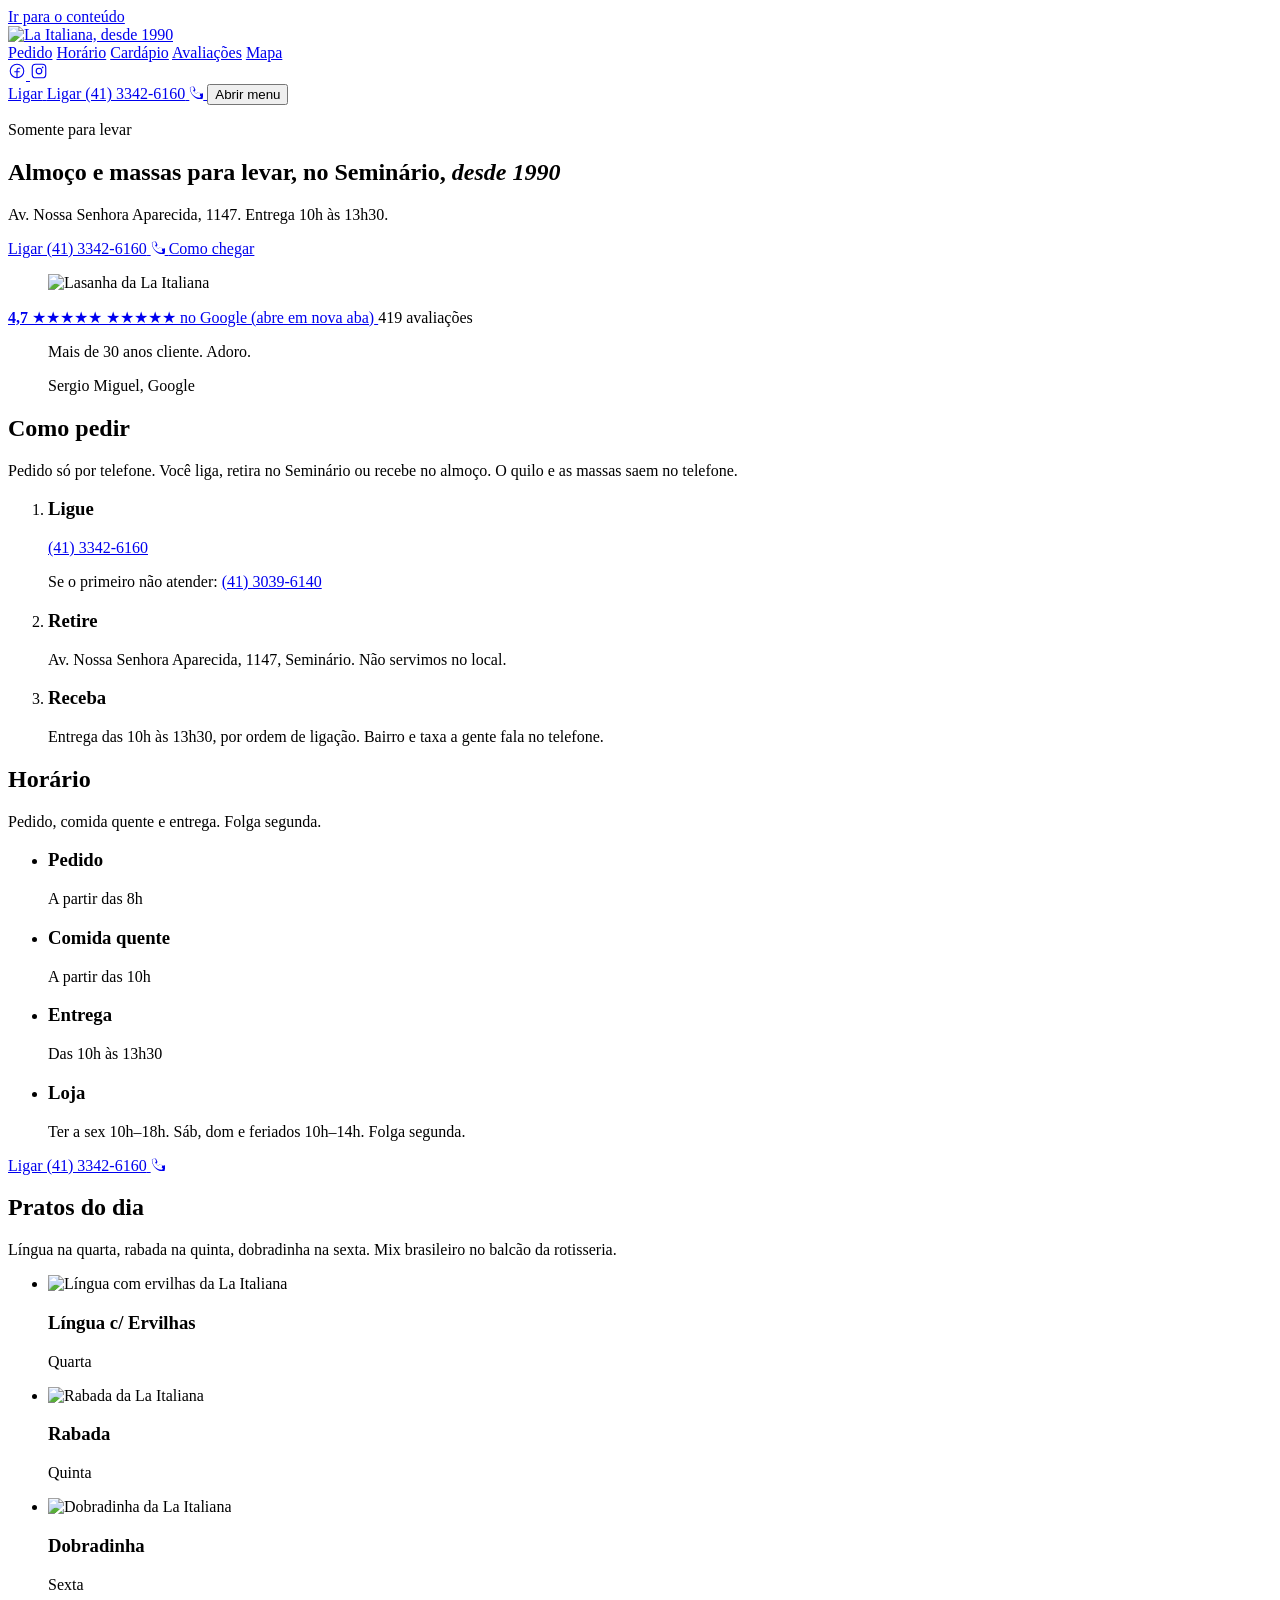
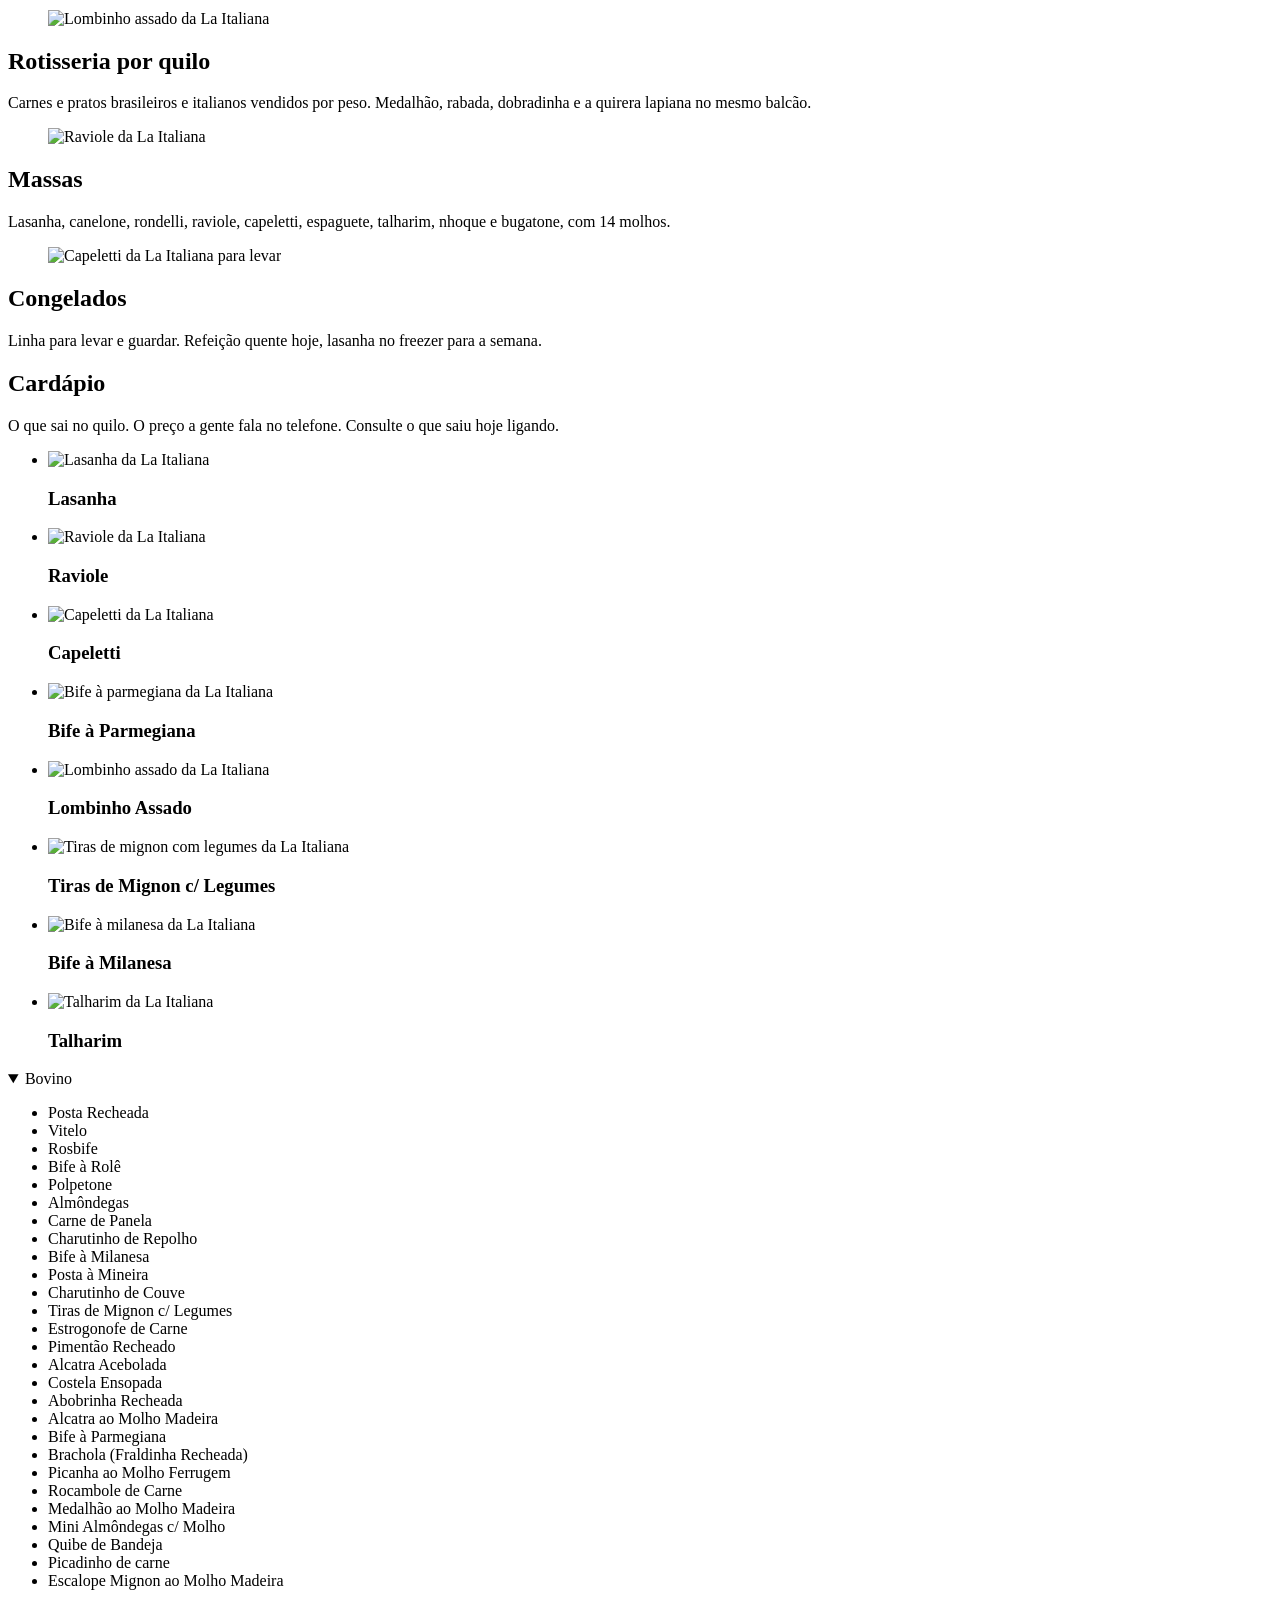
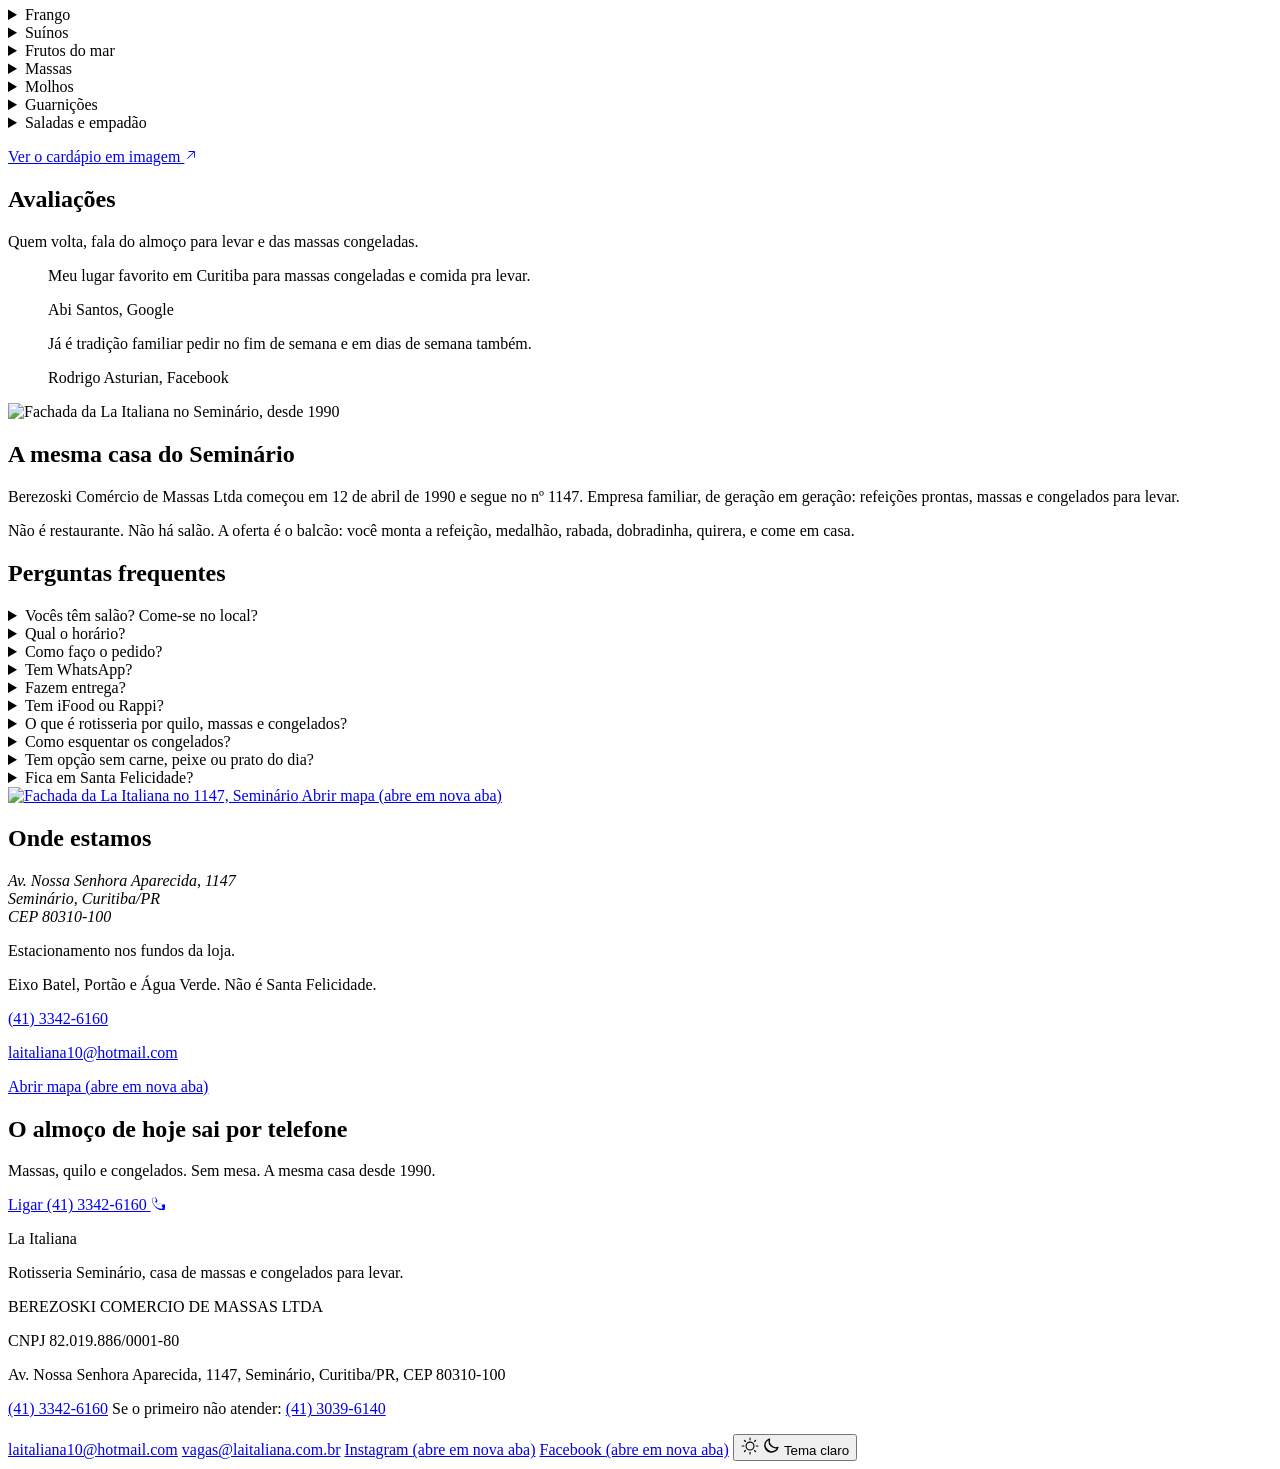
==== index.html @ ade9f15a "Add files via upload" ====
<!DOCTYPE html>
<html lang="pt-BR" data-theme="light">
  <head>
    <meta charset="utf-8" />
    <meta name="viewport" content="width=device-width, initial-scale=1" />
    <title>La Italiana Rotisseria | Massas e almoço para levar no Seminário, Curitiba</title>
    <meta
      name="description"
      content="Desde 1990 no Seminário: rotisseria por quilo, massas e congelados para levar. Entrega 10h às 13h30. Peça por telefone. Não servimos no local."
    />
    <!-- CLIENTE: canonical/OG em HTTPS. Se o certificado ainda der 500, o Google não indexa esta URL até o SSL subir. -->
    <link rel="canonical" href="https://www.laitaliana.com.br/" />
    <meta name="theme-color" content="#056839" />
    <meta name="color-scheme" content="light dark" />

    <meta property="og:type" content="website" />
    <meta property="og:locale" content="pt_BR" />
    <meta property="og:site_name" content="La Italiana Rotisseria" />
    <meta property="og:url" content="https://www.laitaliana.com.br/" />
    <meta property="og:title" content="La Italiana Rotisseria | Massas e almoço para levar no Seminário, Curitiba" />
    <meta
      property="og:description"
      content="Desde 1990 no Seminário: rotisseria por quilo, massas e congelados para levar. Entrega 10h às 13h30. Peça por telefone."
    />
    <meta property="og:image" content="https://www.laitaliana.com.br/assets/images/og-share.jpg" />
    <meta property="og:image:type" content="image/jpeg" />
    <meta property="og:image:width" content="1200" />
    <meta property="og:image:height" content="630" />
    <meta property="og:image:alt" content="Lasanha da La Italiana e logo da casa no Seminário, Curitiba" />
    <meta name="twitter:card" content="summary_large_image" />
    <meta name="twitter:title" content="La Italiana Rotisseria | Seminário, Curitiba" />
    <meta
      name="twitter:description"
      content="Almoço e massas para levar desde 1990. Entrega 10h às 13h30. Peça por telefone."
    />
    <meta name="twitter:image" content="https://www.laitaliana.com.br/assets/images/og-share.jpg" />
    <meta name="twitter:image:alt" content="Lasanha da La Italiana e logo da casa no Seminário, Curitiba" />

    <link rel="icon" type="image/png" href="assets/images/favicon.png" />
    <link rel="apple-touch-icon" href="assets/images/apple-touch.png" />
    <link rel="preload" href="assets/fonts/font-7.woff2" as="font" type="font/woff2" crossorigin />
    <link rel="preload" href="assets/fonts/font-11.woff2" as="font" type="font/woff2" crossorigin />
    <link rel="preload" href="assets/images/prato-lasanha.webp" as="image" type="image/webp" />
    <link rel="stylesheet" href="css/style.css" />

    <script>
      (function () {
        try {
          var stored = localStorage.getItem("li-theme");
          var theme =
            stored ||
            (window.matchMedia("(prefers-color-scheme: dark)").matches ? "dark" : "light");
          document.documentElement.setAttribute("data-theme", theme);
          var meta = document.querySelector('meta[name="theme-color"]');
          if (meta) meta.setAttribute("content", theme === "dark" ? "#102016" : "#056839");
        } catch (e) {
          document.documentElement.setAttribute("data-theme", "light");
        }
      })();
    </script>

    <script type="application/ld+json">
      {
        "@context": "https://schema.org",
        "@type": "FoodEstablishment",
        "name": "La Italiana Rotisseria",
        "alternateName": "La Italiana",
        "legalName": "BEREZOSKI COMERCIO DE MASSAS LTDA",
        "taxID": "82.019.886/0001-80",
        "url": "https://www.laitaliana.com.br/",
        "image": "https://www.laitaliana.com.br/assets/images/og-share.jpg",
        "telephone": ["+55-41-3342-6160", "+55-41-3039-6140"],
        "email": "laitaliana10@hotmail.com",
        "foundingDate": "1990-04-12",
        "servesCuisine": ["Italian", "Brazilian"],
        "currenciesAccepted": "BRL",
        "dineIn": false,
        "takeaway": true,
        "address": {
          "@type": "PostalAddress",
          "streetAddress": "Avenida Nossa Senhora Aparecida, 1147",
          "addressLocality": "Curitiba",
          "addressRegion": "PR",
          "postalCode": "80310-100",
          "addressCountry": "BR"
        },
        "geo": {
          "@type": "GeoCoordinates",
          "latitude": -25.4475488,
          "longitude": -49.3091271
        },
        "areaServed": {
          "@type": "City",
          "name": "Curitiba"
        },
        "sameAs": [
          "https://www.instagram.com/laitalianabr",
          "https://www.facebook.com/laitalianabr"
        ],
        "hasMenu": {
          "@type": "Menu",
          "url": "https://www.laitaliana.com.br/#cardapio",
          "name": "Cardápio"
        },
        "hasMap": "https://www.google.com/maps/search/La+Italiana+Rotisseria/@-25.4475488,-49.3091271,17z",
        "openingHoursSpecification": [
          {
            "@type": "OpeningHoursSpecification",
            "dayOfWeek": ["Tuesday", "Wednesday", "Thursday", "Friday"],
            "opens": "10:00",
            "closes": "18:00"
          },
          {
            "@type": "OpeningHoursSpecification",
            "dayOfWeek": ["Saturday", "Sunday"],
            "opens": "10:00",
            "closes": "14:00"
          },
          {
            "@type": "OpeningHoursSpecification",
            "dayOfWeek": "PublicHolidays",
            "opens": "10:00",
            "closes": "14:00"
          }
        ]
      }
    </script>
    <script type="application/ld+json">
      {
        "@context": "https://schema.org",
        "@type": "FAQPage",
        "mainEntity": [
          {
            "@type": "Question",
            "name": "Vocês têm salão? Come-se no local?",
            "acceptedAnswer": {
              "@type": "Answer",
              "text": "Não. A casa não serve no local. É rotisseria, massas e congelados para levar."
            }
          },
          {
            "@type": "Question",
            "name": "Qual o horário?",
            "acceptedAnswer": {
              "@type": "Answer",
              "text": "Pedido a partir das 8h. Comida quente a partir das 10h. Entrega das 10h às 13h30. Loja terça a sexta 10h às 18h, sábado, domingo e feriados 10h às 14h, folga segunda."
            }
          },
          {
            "@type": "Question",
            "name": "Como faço o pedido?",
            "acceptedAnswer": {
              "@type": "Answer",
              "text": "Ligue para (41) 3342-6160. Se o primeiro não atender: (41) 3039-6140. Você retira no Seminário ou recebe no almoço."
            }
          },
          {
            "@type": "Question",
            "name": "Tem WhatsApp?",
            "acceptedAnswer": {
              "@type": "Answer",
              "text": "Não pedimos por WhatsApp. É só ligar."
            }
          },
          {
            "@type": "Question",
            "name": "Fazem entrega?",
            "acceptedAnswer": {
              "@type": "Answer",
              "text": "Sim, no almoço, das 10h às 13h30, por ordem de ligação. Bairro e taxa a gente fala no telefone."
            }
          },
          {
            "@type": "Question",
            "name": "Tem iFood ou Rappi?",
            "acceptedAnswer": {
              "@type": "Answer",
              "text": "Aqui o pedido é ligando, não pelo aplicativo."
            }
          },
          {
            "@type": "Question",
            "name": "O que é rotisseria por quilo, massas e congelados?",
            "acceptedAnswer": {
              "@type": "Answer",
              "text": "Rotisseria: pratos prontos vendidos por peso, do medalhão à rabada e à dobradinha. Massas: lasanha, raviole, nhoque e outras, com molhos. Congelados: para guardar e esquentar em casa. Tudo no mesmo ponto no Seminário."
            }
          },
          {
            "@type": "Question",
            "name": "Como esquentar os congelados?",
            "acceptedAnswer": {
              "@type": "Answer",
              "text": "Peça a orientação na hora do pedido."
            }
          },
          {
            "@type": "Question",
            "name": "Tem opção sem carne, peixe ou prato do dia?",
            "acceptedAnswer": {
              "@type": "Answer",
              "text": "No cardápio há saladas, berinjela caponata, empadão de palmito, peixes e molhos como sugo, 4 queijos, funghi e alho e óleo. Pratos do dia: língua na quarta, rabada na quinta e dobradinha na sexta."
            }
          },
          {
            "@type": "Question",
            "name": "Fica em Santa Felicidade?",
            "acceptedAnswer": {
              "@type": "Answer",
              "text": "Não. A loja é no Seminário, Av. Nossa Senhora Aparecida, 1147, CEP 80310-100. Eixo Batel, Portão e Água Verde."
            }
          }
        ]
      }
    </script>
  </head>
  <body>
    <svg xmlns="http://www.w3.org/2000/svg" style="display: none" aria-hidden="true">
      <symbol id="i-phone" viewBox="0 0 256 256">
        <path
          fill="currentColor"
          d="M222.37,158.46l-47.11-21.11-.13-.06a16,16,0,0,0-15.18,1.4,8.12,8.12,0,0,0-.75.56L134.87,160c-15.42-7.49-31.34-23.29-38.83-38.51l20.78-24.71c.16-.25.32-.5.48-.76A16,16,0,0,0,115,81.66l-.06-.12L93.8,34.62A16,16,0,0,0,75.32,25.9L32.24,36.66A16,16,0,0,0,16,52c0,119.19,96.81,216,216,216a16,16,0,0,0,15.34-16.24l10.77-43.07A16,16,0,0,0,222.37,158.46ZM200,232C99.38,232,24,156.62,24,56A16,16,0,0,1,32.24,40.9l43.08-10.77,21.07,47.11-20.39,24.24A6.31,6.31,0,0,0,75,102.1c11.37,22.06,30.66,41.21,52.89,52.61a6.13,6.13,0,0,0,1.58.63,7.9,7.9,0,0,0,.81.09,6.09,6.09,0,0,0,4.23-1.67L159,133.51l47.11,21.07-10.76,43.07A16,16,0,0,1,200,232Z"
        />
      </symbol>
      <symbol id="i-pin" viewBox="0 0 256 256">
        <path
          fill="currentColor"
          d="M128,16a88.1,88.1,0,0,0-88,88c0,75.3,80,132.17,83.41,134.55a8,8,0,0,0,9.18,0C136,236.17,216,179.3,216,104A88.1,88.1,0,0,0,128,16Zm0,56a32,32,0,1,1-32,32A32,32,0,0,1,128,72Z"
        />
      </symbol>
      <symbol id="i-instagram" viewBox="0 0 256 256">
        <path
          fill="currentColor"
          d="M128,80a48,48,0,1,0,48,48A48.05,48.05,0,0,0,128,80Zm0,80a32,32,0,1,1,32-32A32,32,0,0,1,128,160ZM176,24H80A56.06,56.06,0,0,0,24,80v96a56.06,56.06,0,0,0,56,56h96a56.06,56.06,0,0,0,56-56V80A56.06,56.06,0,0,0,176,24Zm40,152a40,40,0,0,1-40,40H80a40,40,0,0,1-40-40V80A40,40,0,0,1,80,40h96a40,40,0,0,1,40,40ZM192,76a12,12,0,1,1-12-12A12,12,0,0,1,192,76Z"
        />
      </symbol>
      <symbol id="i-facebook" viewBox="0 0 256 256">
        <path
          fill="currentColor"
          d="M128,24A104,104,0,1,0,232,128,104.11,104.11,0,0,0,128,24Zm8,191.63V146h24a8,8,0,0,0,0-16H136V112a16,16,0,0,1,16-16h16a8,8,0,0,0,0-16H152a32,32,0,0,0-32,32v18H96a8,8,0,0,0,0,16h24v69.63a88,88,0,1,1,16,0Z"
        />
      </symbol>
      <symbol id="i-sun" viewBox="0 0 256 256">
        <path
          fill="currentColor"
          d="M120,40V16a8,8,0,0,1,16,0V40a8,8,0,0,1-16,0Zm72,88a64,64,0,1,1-64-64A64.07,64.07,0,0,1,192,128Zm-16,0a48,48,0,1,0-48,48A48.05,48.05,0,0,0,176,128ZM58.34,69.66A8,8,0,0,0,69.66,58.34l-16-16A8,8,0,0,0,42.34,53.66Zm0,116.68-16,16a8,8,0,0,0,11.32,11.32l16-16a8,8,0,0,0-11.32-11.32ZM192,72a8,8,0,0,0,5.66-2.34l16-16a8,8,0,0,0-11.32-11.32l-16,16A8,8,0,0,0,192,72Zm5.66,114.34a8,8,0,0,0-11.32,11.32l16,16a8,8,0,0,0,11.32-11.32ZM48,128a8,8,0,0,0-8-8H16a8,8,0,0,0,0,16H40A8,8,0,0,0,48,128Zm80,80a8,8,0,0,0-8,8v24a8,8,0,0,0,16,0V216A8,8,0,0,0,128,208Zm112-88H216a8,8,0,0,0,0,16h24a8,8,0,0,0,0-16Z"
        />
      </symbol>
      <symbol id="i-moon" viewBox="0 0 256 256">
        <path
          fill="currentColor"
          d="M233.54,142.23a8,8,0,0,0-8-2,88.08,88.08,0,0,1-109.8-109.8,8,8,0,0,0-10-10,104.84,104.84,0,0,0-52.91,37A104,104,0,0,0,136,224a103.09,103.09,0,0,0,62.7-20.88,104.84,104.84,0,0,0,37-52.91A8,8,0,0,0,233.54,142.23ZM188.9,184.92A88,88,0,0,1,65.08,67.1a87.09,87.09,0,0,1,27.4-21.68,104.13,104.13,0,0,0,117.1,117.1A87.09,87.09,0,0,1,188.9,184.92Z"
        />
      </symbol>
      <symbol id="i-arrow" viewBox="0 0 256 256">
        <path
          fill="currentColor"
          d="M200,64V168a8,8,0,0,1-16,0V83.31L69.66,197.66a8,8,0,0,1-11.32-11.32L172.69,72H88a8,8,0,0,1,0-16H192A8,8,0,0,1,200,64Z"
        />
      </symbol>
      <symbol id="i-star" viewBox="0 0 256 256">
        <path
          fill="currentColor"
          d="M234.29,114.85l-45,38.83L203,211.75a16.4,16.4,0,0,1-24.5,17.82L128,198.49,77.47,229.57A16.4,16.4,0,0,1,53,211.75l13.69-58.07-45-38.83A16.46,16.46,0,0,1,31.27,86.29l59.46-5.14,23.21-55.54a16.36,16.36,0,0,1,30.12,0l23.21,55.54,59.46,5.14A16.46,16.46,0,0,1,234.29,114.85Z"
        />
      </symbol>
    </svg>

    <a class="skip-link" href="#conteudo">Ir para o conteúdo</a>
    <div class="awning" aria-hidden="true"></div>

    <header class="site-header">
      <div class="nav-bar">
        <a class="brand" href="#topo" translate="no" aria-label="La Italiana, desde 1990">
          <img src="assets/images/logo-nav.png" alt="La Italiana, desde 1990" width="118" height="98" />
        </a>
        <nav class="nav-desktop" aria-label="Seções">
          <a href="#pedido">Pedido</a>
          <a href="#horario">Horário</a>
          <a href="#cardapio">Cardápio</a>
          <a href="#avaliacoes">Avaliações</a>
          <a href="#onde">Mapa</a>
        </nav>
        <div class="nav-actions">
          <div class="nav-social" data-nav-social>
            <a
              class="social-link"
              href="https://www.facebook.com/laitalianabr"
              target="_blank"
              rel="noopener noreferrer"
              aria-label="Facebook da La Italiana (abre em nova aba)"
            >
              <svg class="icon" width="18" height="18" aria-hidden="true"><use href="#i-facebook"></use></svg>
            </a>
            <a
              class="social-link social-ig"
              href="https://www.instagram.com/laitalianabr"
              target="_blank"
              rel="noopener noreferrer"
              aria-label="Instagram da La Italiana (abre em nova aba)"
            >
              <svg class="icon" width="18" height="18" aria-hidden="true"><use href="#i-instagram"></use></svg>
            </a>
          </div>
          <a class="btn btn-nav" href="tel:+554133426160" data-phone-primary data-track="tel">
            <span class="btn-label-short">Ligar</span>
            <span class="btn-label-full" data-phone-cta>Ligar (41) 3342-6160</span>
            <span class="btn-orb" aria-hidden="true">
              <svg class="icon" width="14" height="14" aria-hidden="true"><use href="#i-phone"></use></svg>
            </span>
          </a>
          <button
            class="menu-toggle"
            type="button"
            aria-expanded="false"
            aria-controls="menu-mobile"
            data-menu-toggle
          >
            <span class="menu-toggle-label">Abrir menu</span>
            <span class="burger" aria-hidden="true"><span></span><span></span></span>
          </button>
        </div>
      </div>
    </header>

    <div
      class="menu-overlay"
      id="menu-mobile"
      hidden
      role="dialog"
      aria-modal="true"
      aria-labelledby="menu-mobile-title"
    >
      <nav class="menu-panel" aria-label="Menu">
        <p class="sr-only" id="menu-mobile-title">Menu</p>
        <a href="#pedido">Pedido</a>
        <a href="#horario">Horário</a>
        <a href="#cardapio">Cardápio</a>
        <a href="#avaliacoes">Avaliações</a>
        <a href="#onde">Mapa</a>
        <a href="https://www.facebook.com/laitalianabr" target="_blank" rel="noopener noreferrer">
          Facebook <span class="sr-only">(abre em nova aba)</span>
        </a>
        <a href="https://www.instagram.com/laitalianabr" target="_blank" rel="noopener noreferrer">
          Instagram <span class="sr-only">(abre em nova aba)</span>
        </a>
        <a class="btn btn-primary" href="tel:+554133426160" data-phone-primary data-track="tel">
          <span data-phone-cta>Ligar (41) 3342-6160</span>
          <span class="btn-orb" aria-hidden="true">
            <svg class="icon" width="14" height="14" aria-hidden="true"><use href="#i-phone"></use></svg>
          </span>
        </a>
      </nav>
    </div>

    <main id="conteudo">
      <section class="hero" id="topo">
        <div class="hero-copy">
          <p class="eyebrow">Somente para levar</p>
          <h1>Almoço e massas para levar, no Seminário, <em>desde 1990</em></h1>
          <p class="lede">Av. Nossa Senhora Aparecida, 1147. Entrega 10h às 13h30.</p>
          <div class="hero-cta">
            <a class="btn btn-primary" href="tel:+554133426160" data-phone-primary data-track="tel">
              <span data-phone-cta>Ligar (41) 3342-6160</span>
              <span class="btn-orb" aria-hidden="true">
                <svg class="icon" width="14" height="14" aria-hidden="true"><use href="#i-phone"></use></svg>
              </span>
            </a>
            <a class="btn btn-ghost" href="#onde">Como chegar</a>
          </div>
        </div>
        <div class="hero-visual">
          <!-- Foto da lasanha no balcão, enviada pelo cliente (Google). -->
          <figure class="hero-photo">
            <picture>
              <source type="image/webp" srcset="assets/images/prato-lasanha.webp" />
              <img
                src="assets/images/prato-lasanha.jpg"
                alt="Lasanha da La Italiana"
                width="680"
                height="510"
                fetchpriority="high"
              />
            </picture>
          </figure>
        </div>
      </section>

      <section class="proof" aria-label="Avaliação no Google">
        <p class="proof-score">
          <!-- CLIENTE: se tiverem o Place ID do Google, troquem o href por https://search.google.com/local/reviews?placeid=SEU_PLACE_ID -->
          <a
            class="proof-google"
            href="https://www.google.com/maps/search/La+Italiana+Rotisseria/@-25.4475488,-49.3091271,17z"
            target="_blank"
            rel="noopener noreferrer"
            data-track="map"
          >
            <strong>4,7</strong>
            <span class="stars" aria-hidden="true">
              <span class="stars-base">★★★★★</span>
              <span class="stars-fill">★★★★★</span>
            </span>
            <span>no Google <span class="sr-only">(abre em nova aba)</span></span>
          </a>
          <span class="proof-count">419 avaliações</span>
        </p>
        <blockquote class="proof-quote">
          <p>Mais de 30 anos cliente. Adoro.</p>
          <footer>Sergio Miguel, Google</footer>
        </blockquote>
      </section>

      <section class="pedido" id="pedido">
        <div class="wrap">
          <h2>Como pedir</h2>
          <p class="section-body">
            Pedido só por telefone. Você liga, retira no Seminário ou recebe no almoço. O quilo e as massas saem no telefone.
          </p>
          <ol class="comanda">
            <li>
              <h3>Ligue</h3>
              <p>
                <a href="tel:+554133426160" data-phone-primary data-phone-label data-track="tel">(41) 3342-6160</a>
              </p>
              <p class="note">Se o primeiro não atender: <a href="tel:+554130396140">(41) 3039-6140</a></p>
            </li>
            <li>
              <h3>Retire</h3>
              <p>Av. Nossa Senhora Aparecida, 1147, Seminário. Não servimos no local.</p>
            </li>
            <li>
              <h3>Receba</h3>
              <p>Entrega das 10h às 13h30, por ordem de ligação. Bairro e taxa a gente fala no telefone.</p>
            </li>
          </ol>

          <!--
            Loja: faixa da porta (ter–sex 10h–18h; sáb, dom e feriados 10h–14h).
            Pedido 8h / quente 10h / entrega 10h–13h30: Facebook.
          -->
          <div class="horario" id="horario">
            <h2>Horário</h2>
            <p class="horario-lead">Pedido, comida quente e entrega. Folga segunda.</p>
            <ul class="horario-list">
              <li>
                <h3>Pedido</h3>
                <p>A partir das 8h</p>
              </li>
              <li>
                <h3>Comida quente</h3>
                <p>A partir das 10h</p>
              </li>
              <li>
                <h3>Entrega</h3>
                <p>Das 10h às 13h30</p>
              </li>
              <li>
                <h3>Loja</h3>
                <p>Ter a sex 10h–18h. Sáb, dom e feriados 10h–14h. Folga segunda.</p>
              </li>
            </ul>
          </div>

          <a class="btn btn-primary" href="tel:+554133426160" data-phone-primary data-track="tel">
            <span data-phone-cta>Ligar (41) 3342-6160</span>
            <span class="btn-orb" aria-hidden="true">
              <svg class="icon" width="14" height="14" aria-hidden="true"><use href="#i-phone"></use></svg>
            </span>
          </a>
        </div>
      </section>

      <section class="dia" id="pratos-do-dia">
        <div class="wrap">
          <h2>Pratos do dia</h2>
          <p class="section-body">Língua na quarta, rabada na quinta, dobradinha na sexta. Mix brasileiro no balcão da rotisseria.</p>
          <ul class="dia-grid">
            <li>
              <!-- CLIENTE: foto gerada para o ar. Trocar pela língua real da casa. -->
              <picture>
                <source type="image/webp" srcset="assets/images/dia-lingua.webp" />
                <img src="assets/images/dia-lingua.jpg" alt="Língua com ervilhas da La Italiana" width="1000" height="666" loading="lazy" />
              </picture>
              <h3>Língua c/ Ervilhas</h3>
              <p>Quarta</p>
            </li>
            <li>
              <!-- CLIENTE: foto gerada para o ar. Trocar pela rabada real da casa. -->
              <picture>
                <source type="image/webp" srcset="assets/images/dia-rabada.webp" />
                <img src="assets/images/dia-rabada.jpg" alt="Rabada da La Italiana" width="1000" height="666" loading="lazy" />
              </picture>
              <h3>Rabada</h3>
              <p>Quinta</p>
            </li>
            <li>
              <!-- CLIENTE: foto gerada para o ar. Trocar pela dobradinha real da casa. -->
              <picture>
                <source type="image/webp" srcset="assets/images/dia-dobradinha.webp" />
                <img src="assets/images/dia-dobradinha.jpg" alt="Dobradinha da La Italiana" width="1000" height="666" loading="lazy" />
              </picture>
              <h3>Dobradinha</h3>
              <p>Sexta</p>
            </li>
          </ul>
        </div>
      </section>

      <section class="balcao">
        <div class="wrap balcao-grid">
          <article class="pillar pillar-hot" id="rotisseria">
            <figure class="pillar-photo">
              <picture>
                <source type="image/webp" srcset="assets/images/prato-lombinho.webp" />
                <img src="assets/images/prato-lombinho.jpg" alt="Lombinho assado da La Italiana" width="525" height="510" loading="lazy" />
              </picture>
            </figure>
            <div class="pillar-copy">
              <h2>Rotisseria por quilo</h2>
              <p>Carnes e pratos brasileiros e italianos vendidos por peso. Medalhão, rabada, dobradinha e a quirera lapiana no mesmo balcão.</p>
            </div>
          </article>
          <article class="pillar pillar-paper" id="massas">
            <figure class="pillar-photo">
              <picture>
                <source type="image/webp" srcset="assets/images/prato-raviole.webp" />
                <img src="assets/images/prato-raviole.jpg" alt="Raviole da La Italiana" width="680" height="510" loading="lazy" />
              </picture>
            </figure>
            <h2>Massas</h2>
            <p>Lasanha, canelone, rondelli, raviole, capeletti, espaguete, talharim, nhoque e bugatone, com 14 molhos.</p>
          </article>
          <article class="pillar pillar-forest" id="congelados">
            <figure class="pillar-photo">
              <picture>
                <source type="image/webp" srcset="assets/images/prato-capeletti.webp" />
                <img src="assets/images/prato-capeletti.jpg" alt="Capeletti da La Italiana para levar" width="680" height="510" loading="lazy" />
              </picture>
            </figure>
            <h2>Congelados</h2>
            <p>Linha para levar e guardar. Refeição quente hoje, lasanha no freezer para a semana.</p>
          </article>
        </div>
      </section>

      <section class="cardapio" id="cardapio">
        <div class="wrap">
          <h2>Cardápio</h2>
          <p class="section-body">O que sai no quilo. O preço a gente fala no telefone. Consulte o que saiu hoje ligando.</p>

          <!-- Fotos do Google / da casa. Sem língua, rabada e dobradinha neste lote. -->
          <ul class="hits">
            <li>
              <picture>
                <source type="image/webp" srcset="assets/images/prato-lasanha.webp" />
                <img src="assets/images/prato-lasanha.jpg" alt="Lasanha da La Italiana" width="680" height="510" loading="lazy" />
              </picture>
              <h3>Lasanha</h3>
            </li>
            <li>
              <picture>
                <source type="image/webp" srcset="assets/images/prato-raviole.webp" />
                <img src="assets/images/prato-raviole.jpg" alt="Raviole da La Italiana" width="680" height="510" loading="lazy" />
              </picture>
              <h3>Raviole</h3>
            </li>
            <li>
              <picture>
                <source type="image/webp" srcset="assets/images/prato-capeletti.webp" />
                <img src="assets/images/prato-capeletti.jpg" alt="Capeletti da La Italiana" width="680" height="510" loading="lazy" />
              </picture>
              <h3>Capeletti</h3>
            </li>
            <li>
              <picture>
                <source type="image/webp" srcset="assets/images/prato-parmegiana.webp" />
                <img src="assets/images/prato-parmegiana.jpg" alt="Bife à parmegiana da La Italiana" width="510" height="510" loading="lazy" />
              </picture>
              <h3>Bife à Parmegiana</h3>
            </li>
            <li>
              <picture>
                <source type="image/webp" srcset="assets/images/prato-lombinho.webp" />
                <img src="assets/images/prato-lombinho.jpg" alt="Lombinho assado da La Italiana" width="525" height="510" loading="lazy" />
              </picture>
              <h3>Lombinho Assado</h3>
            </li>
            <li>
              <picture>
                <source type="image/webp" srcset="assets/images/prato-mignon.webp" />
                <img src="assets/images/prato-mignon.jpg" alt="Tiras de mignon com legumes da La Italiana" width="510" height="510" loading="lazy" />
              </picture>
              <h3>Tiras de Mignon c/ Legumes</h3>
            </li>
            <li>
              <picture>
                <source type="image/webp" srcset="assets/images/prato-milanesa.webp" />
                <img src="assets/images/prato-milanesa.jpg" alt="Bife à milanesa da La Italiana" width="510" height="510" loading="lazy" />
              </picture>
              <h3>Bife à Milanesa</h3>
            </li>
            <li>
              <picture>
                <source type="image/webp" srcset="assets/images/prato-talharim.webp" />
                <img src="assets/images/prato-talharim.jpg" alt="Talharim da La Italiana" width="545" height="510" loading="lazy" />
              </picture>
              <h3>Talharim</h3>
            </li>
          </ul>

          <div class="cardapio-full">
            <details open>
              <summary>Bovino</summary>
              <ul class="dish-grid">
                <li>Posta Recheada</li>
                <li>Vitelo</li>
                <li>Rosbife</li>
                <li>Bife à Rolê</li>
                <li>Polpetone</li>
                <li>Almôndegas</li>
                <li>Carne de Panela</li>
                <li>Charutinho de Repolho</li>
                <li>Bife à Milanesa</li>
                <li>Posta à Mineira</li>
                <li>Charutinho de Couve</li>
                <li>Tiras de Mignon c/ Legumes</li>
                <li>Estrogonofe de Carne</li>
                <li>Pimentão Recheado</li>
                <li>Alcatra Acebolada</li>
                <li>Costela Ensopada</li>
                <li>Abobrinha Recheada</li>
                <li>Alcatra ao Molho Madeira</li>
                <li>Bife à Parmegiana</li>
                <li>Brachola (Fraldinha Recheada)</li>
                <li>Picanha ao Molho Ferrugem</li>
                <li>Rocambole de Carne</li>
                <li>Medalhão ao Molho Madeira</li>
                <li>Mini Almôndegas c/ Molho</li>
                <li>Quibe de Bandeja</li>
                <li>Picadinho de carne</li>
                <li>Escalope Mignon ao Molho Madeira</li>
              </ul>
            </details>
            <details>
              <summary>Frango</summary>
              <ul class="dish-grid">
                <li>Estrogonofe de Frango</li>
                <li>Peito à Milanesa</li>
                <li>Peito Recheado (presunto e mussarela)</li>
                <li>Frango c/ Aspargos</li>
                <li>Peito Chapeado</li>
                <li>Sobrecoxa Recheada (farofa e passas)</li>
                <li>Frango à Caçadora (ensopado)</li>
                <li>Frango c/ Ervas Finas</li>
                <li>Frango à Passarinho</li>
                <li>Galinha Caipira</li>
                <li>Sobrecoxa Assada</li>
                <li>Frango à Espanhola</li>
                <li>Frango Xadrez</li>
                <li>Frango Desossado e Recheado</li>
                <li>Frango c/ Catupiry</li>
                <li>Peito ao molho Madeira</li>
                <li>Peito à Parmegiana</li>
              </ul>
            </details>
            <details>
              <summary>Suínos</summary>
              <ul class="dish-grid">
                <li>Lombinho Assado</li>
                <li>Lombo à Mineira</li>
                <li>Bisteca Acebolada</li>
                <li>Pernil Desossado</li>
                <li>Pernil c/ Osso</li>
                <li>Tender</li>
                <li>Carré</li>
                <li>Lombo Xadrez</li>
                <li>Pernil de Panela (ensopado)</li>
              </ul>
            </details>
            <details>
              <summary>Frutos do mar</summary>
              <ul class="dish-grid">
                <li>Moqueca de Peixe</li>
                <li>Peixe à Milanesa</li>
                <li>Bacalhau</li>
                <li>Bobó de Camarão</li>
                <li>Camarão Ensopado c/ Palmito</li>
                <li>Salmão</li>
                <li>Risoto de Frutos do Mar</li>
                <li>Estrogonofe de Camarão</li>
                <li>Farofa de Camarão</li>
                <li>Pirão de Peixe</li>
              </ul>
            </details>
            <details>
              <summary>Massas</summary>
              <ul class="dish-grid">
                <li>Lasanha</li>
                <li>Canelone</li>
                <li>Rondelli</li>
                <li>Raviole</li>
                <li>Capeletti</li>
                <li>Espaguete</li>
                <li>Talharim</li>
                <li>Nhoque</li>
                <li>Bugatone</li>
              </ul>
            </details>
            <details>
              <summary>Molhos</summary>
              <ul class="dish-grid">
                <li>Bolonhesa</li>
                <li>Ao Sugo</li>
                <li>4 Queijos</li>
                <li>Carbonara</li>
                <li>Branco</li>
                <li>Branco c/ Brócolis</li>
                <li>Madeira</li>
                <li>Funghi</li>
                <li>Funghi e Tomate Seco</li>
                <li>Rose</li>
                <li>À Moda</li>
                <li>Na Manteiga</li>
                <li>Alho e Óleo</li>
                <li>De Frango</li>
              </ul>
            </details>
            <details>
              <summary>Guarnições</summary>
              <ul class="dish-grid">
                <li>Quirera Lapiana</li>
                <li>Arroz Branco</li>
                <li>Arroz à Grega</li>
                <li>Arroz c/ Lentilhas</li>
                <li>Arroz Colonial</li>
                <li>Risoto de Frango</li>
                <li>Risoto de Funghi</li>
                <li>Feijão</li>
                <li>Farofa</li>
                <li>Banana à Milanesa</li>
                <li>Purê de Batatas</li>
                <li>Berinjela Romana</li>
                <li>Polenta</li>
                <li>Madalena</li>
                <li>Panquecas</li>
                <li>Suflê de Legumes</li>
              </ul>
            </details>
            <details>
              <summary>Saladas e empadão</summary>
              <ul class="dish-grid">
                <li>Maionese</li>
                <li>Salpicão</li>
                <li>Berinjela Caponata</li>
                <li>Waldorf</li>
                <li>Verduras e Legumes</li>
                <li>Empadão de Palmito</li>
                <li>Empadão de Frango</li>
                <li>Empadão de Camarão</li>
              </ul>
            </details>
          </div>

          <p class="menu-foot">
            <a href="assets/images/cardapio.png">
              Ver o cardápio em imagem
              <svg class="icon" width="14" height="14" aria-hidden="true"><use href="#i-arrow"></use></svg>
            </a>
          </p>
        </div>
      </section>

      <section class="quotes" id="avaliacoes">
        <div class="wrap">
          <h2>Avaliações</h2>
          <p class="section-body">Quem volta, fala do almoço para levar e das massas congeladas.</p>
          <div class="quote-layout">
            <blockquote>
              <p>Meu lugar favorito em Curitiba para massas congeladas e comida pra levar.</p>
              <footer>Abi Santos, Google</footer>
            </blockquote>
            <blockquote>
              <p>Já é tradição familiar pedir no fim de semana e em dias de semana também.</p>
              <footer>Rodrigo Asturian, Facebook</footer>
            </blockquote>
          </div>
        </div>
      </section>

      <section class="casa" id="casa">
        <div class="wrap casa-grid">
          <div class="casa-mark">
            <picture>
              <source type="image/webp" srcset="assets/images/fachada.webp" />
              <img src="assets/images/fachada.jpg" alt="Fachada da La Italiana no Seminário, desde 1990" width="287" height="510" loading="lazy" />
            </picture>
          </div>
          <div class="casa-copy">
            <h2>A mesma casa do Seminário</h2>
            <p>
              Berezoski Comércio de Massas Ltda começou em 12 de abril de 1990 e segue no nº 1147. Empresa familiar, de geração em geração: refeições prontas, massas e congelados para levar.
            </p>
            <p>
              Não é restaurante. Não há salão. A oferta é o balcão: você monta a refeição, medalhão, rabada, dobradinha, quirera, e come em casa.
            </p>
            <!-- CLIENTE: parágrafo da família / origem do nome, se quiserem publicar -->
          </div>
        </div>
      </section>

      <section class="faq" id="faq">
        <div class="wrap faq-wrap">
          <h2>Perguntas frequentes</h2>
          <div class="faq-list">
            <details>
              <summary>Vocês têm salão? Come-se no local?</summary>
              <p>Não. A casa não serve no local. É rotisseria, massas e congelados para levar.</p>
            </details>
            <details>
              <summary>Qual o horário?</summary>
              <p>Pedido a partir das 8h. Comida quente a partir das 10h. Entrega das 10h às 13h30. Loja terça a sexta 10h às 18h, sábado, domingo e feriados 10h às 14h, folga segunda.</p>
            </details>
            <details>
              <summary>Como faço o pedido?</summary>
              <p>
                Ligue para <a href="tel:+554133426160" data-phone-primary data-phone-label data-track="tel">(41) 3342-6160</a>. Se o primeiro não atender: <a href="tel:+554130396140">(41) 3039-6140</a>. Você retira no Seminário ou recebe no almoço.
              </p>
            </details>
            <details>
              <summary>Tem WhatsApp?</summary>
              <p>Não pedimos por WhatsApp. É só ligar.</p>
            </details>
            <details>
              <summary>Fazem entrega?</summary>
              <p>Sim, no almoço, das 10h às 13h30, por ordem de ligação. Bairro e taxa a gente fala no telefone.</p>
            </details>
            <details>
              <summary>Tem iFood ou Rappi?</summary>
              <p>Aqui o pedido é ligando, não pelo aplicativo.</p>
            </details>
            <details>
              <summary>O que é rotisseria por quilo, massas e congelados?</summary>
              <p>Rotisseria: pratos prontos vendidos por peso, do medalhão à rabada e à dobradinha. Massas: lasanha, raviole, nhoque e outras, com molhos. Congelados: para guardar e esquentar em casa. Tudo no mesmo ponto no Seminário.</p>
            </details>
            <details>
              <summary>Como esquentar os congelados?</summary>
              <p>Peça a orientação na hora do pedido.</p>
            </details>
            <details>
              <summary>Tem opção sem carne, peixe ou prato do dia?</summary>
              <p>No cardápio há saladas, berinjela caponata, empadão de palmito, peixes e molhos como sugo, 4 queijos, funghi e alho e óleo. Pratos do dia: língua na quarta, rabada na quinta e dobradinha na sexta.</p>
            </details>
            <details>
              <summary>Fica em Santa Felicidade?</summary>
              <p>Não. A loja é no Seminário, Av. Nossa Senhora Aparecida, 1147, CEP 80310-100. Eixo Batel, Portão e Água Verde.</p>
            </details>
          </div>
        </div>
      </section>

      <section class="onde" id="onde">
        <div class="onde-map">
          <a
            class="map-facade"
            href="https://www.google.com/maps/search/La+Italiana+Rotisseria/@-25.4475488,-49.3091271,17z"
            target="_blank"
            rel="noopener noreferrer"
            data-track="map"
          >
            <picture>
              <source type="image/webp" srcset="assets/images/fachada-rua.webp" />
              <img src="assets/images/fachada-rua.jpg" alt="Fachada da La Italiana no 1147, Seminário" width="1024" height="483" loading="lazy" />
            </picture>
            <span class="map-facade-label">Abrir mapa <span class="sr-only">(abre em nova aba)</span></span>
          </a>
        </div>
        <div class="onde-card">
          <h2>Onde estamos</h2>
          <address>
            Av. Nossa Senhora Aparecida, 1147<br />
            Seminário, Curitiba/PR<br />
            CEP 80310-100
          </address>
          <p class="onde-park">Estacionamento nos fundos da loja.</p>
          <p class="onde-axis">Eixo Batel, Portão e Água Verde. Não é Santa Felicidade.</p>
          <p>
            <a href="tel:+554133426160" data-phone-primary data-phone-label data-track="tel">(41) 3342-6160</a>
          </p>
          <p>
            <a href="mailto:laitaliana10@hotmail.com">laitaliana10@hotmail.com</a>
          </p>
          <a
            class="btn btn-ghost"
            href="https://www.google.com/maps/search/La+Italiana+Rotisseria/@-25.4475488,-49.3091271,17z"
            target="_blank"
            rel="noopener noreferrer"
            data-track="map"
          >
            Abrir mapa
            <span class="sr-only">(abre em nova aba)</span>
          </a>
        </div>
      </section>

      <section class="close-cta" id="ligar">
        <div class="wrap close-inner">
          <h2>O almoço de hoje sai por telefone</h2>
          <p>Massas, quilo e congelados. Sem mesa. A mesma casa desde 1990.</p>
          <a class="btn btn-cream" href="tel:+554133426160" data-phone-primary data-track="tel">
            <span data-phone-cta>Ligar (41) 3342-6160</span>
            <span class="btn-orb" aria-hidden="true">
              <svg class="icon" width="14" height="14" aria-hidden="true"><use href="#i-phone"></use></svg>
            </span>
          </a>
        </div>
      </section>
    </main>

    <footer class="site-footer">
      <div class="wrap footer-grid">
        <div>
          <p class="footer-name" translate="no">La Italiana</p>
          <p>Rotisseria Seminário, casa de massas e congelados para levar.</p>
        </div>
        <div>
          <p>BEREZOSKI COMERCIO DE MASSAS LTDA</p>
          <p>CNPJ 82.019.886/0001-80</p>
          <p>Av. Nossa Senhora Aparecida, 1147, Seminário, Curitiba/PR, CEP 80310-100</p>
          <p class="footer-phones">
            <a href="tel:+554133426160" data-phone-primary data-phone-label data-track="tel">(41) 3342-6160</a>
            <span class="footer-phone-alt">Se o primeiro não atender: <a href="tel:+554130396140">(41) 3039-6140</a></span>
          </p>
        </div>
        <div class="footer-links">
          <a href="mailto:laitaliana10@hotmail.com">laitaliana10@hotmail.com</a>
          <a href="mailto:vagas@laitaliana.com.br">vagas@laitaliana.com.br</a>
          <a href="https://www.instagram.com/laitalianabr" target="_blank" rel="noopener noreferrer">Instagram <span class="sr-only">(abre em nova aba)</span></a>
          <a href="https://www.facebook.com/laitalianabr" target="_blank" rel="noopener noreferrer">Facebook <span class="sr-only">(abre em nova aba)</span></a>
          <button class="theme-toggle footer-theme" type="button" data-theme-toggle>
            <svg class="icon icon-sun" width="18" height="18" aria-hidden="true"><use href="#i-sun"></use></svg>
            <svg class="icon icon-moon" width="18" height="18" aria-hidden="true"><use href="#i-moon"></use></svg>
            <span class="theme-toggle-text" data-theme-text>Tema claro</span>
          </button>
        </div>
      </div>
    </footer>

    <!--
      CLIENTE: cole o ID real em js/script.js (GA_ID).
      Enquanto for G-XXXXXXXXXX o gtag não carrega. Os cliques já disparam dataLayer
      (click_telefone / click_mapa).
    -->
    <script src="js/script.js" defer></script>
  </body>
</html>
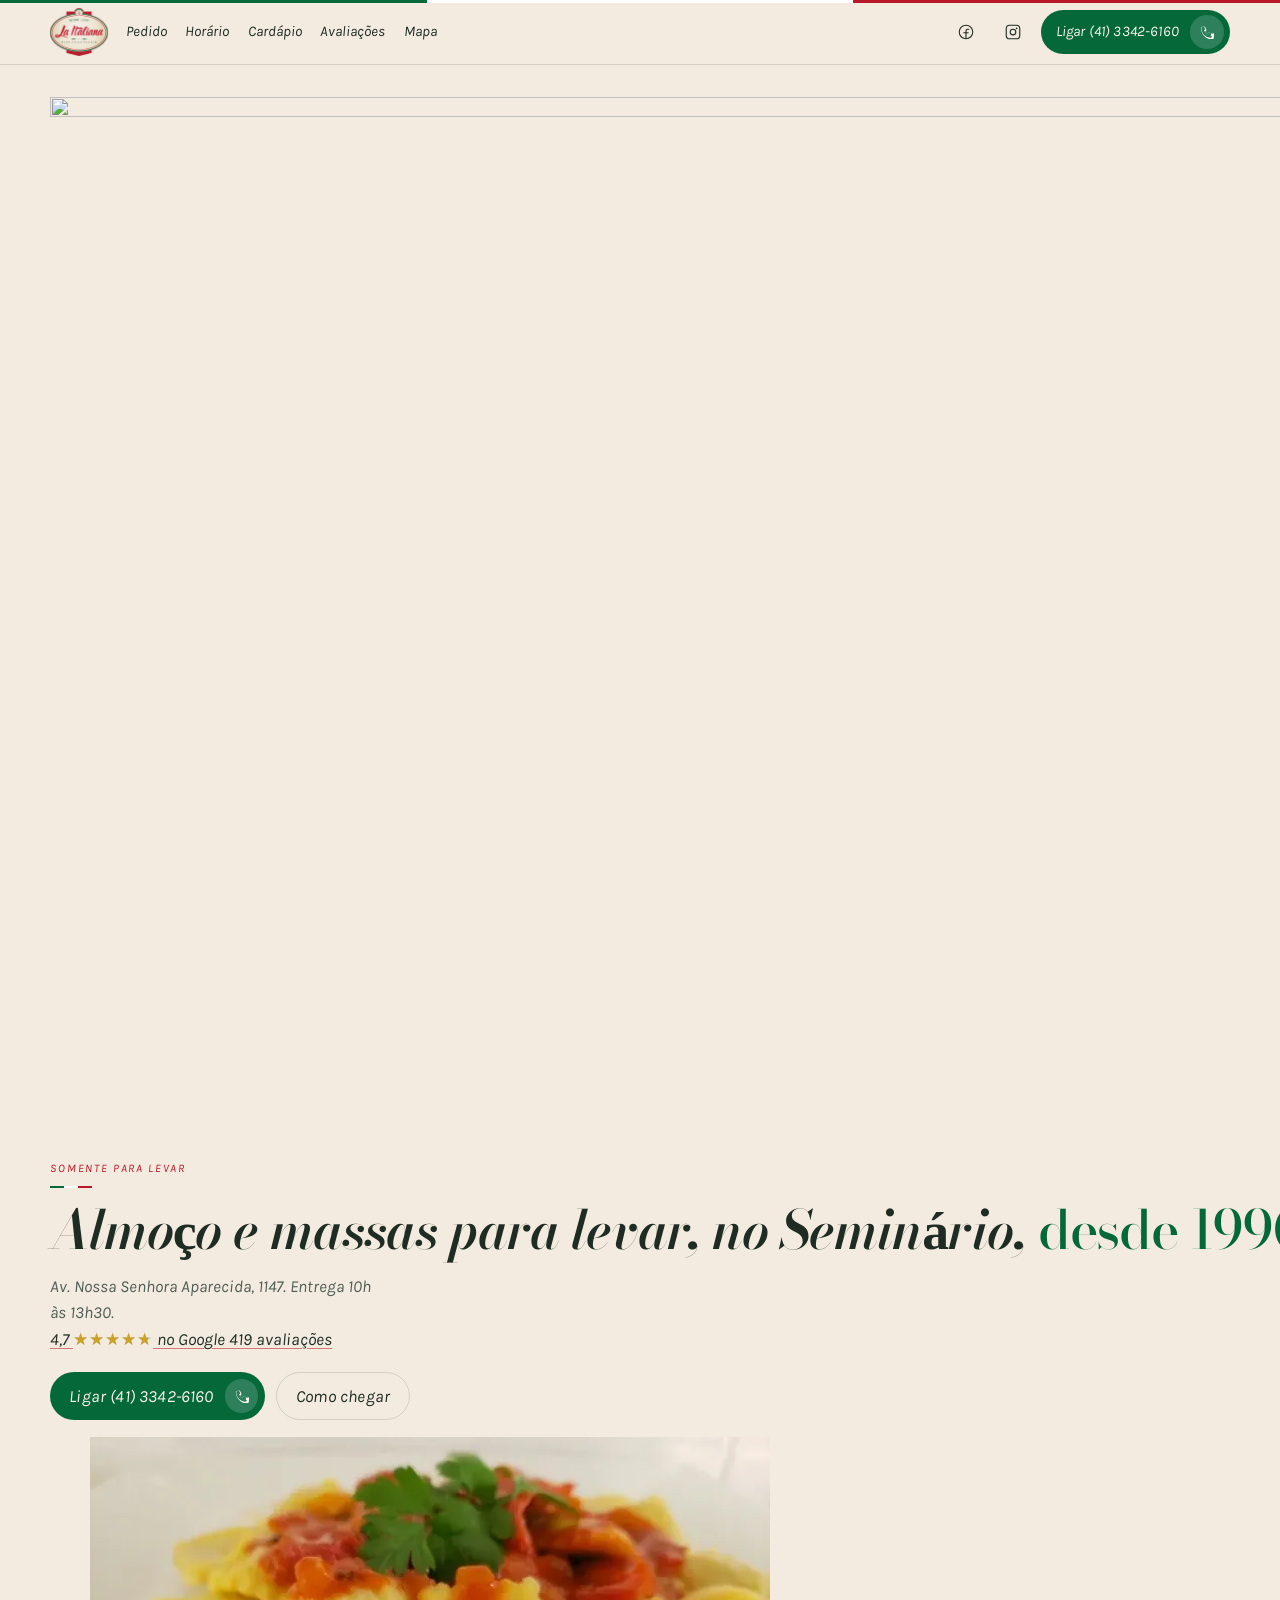
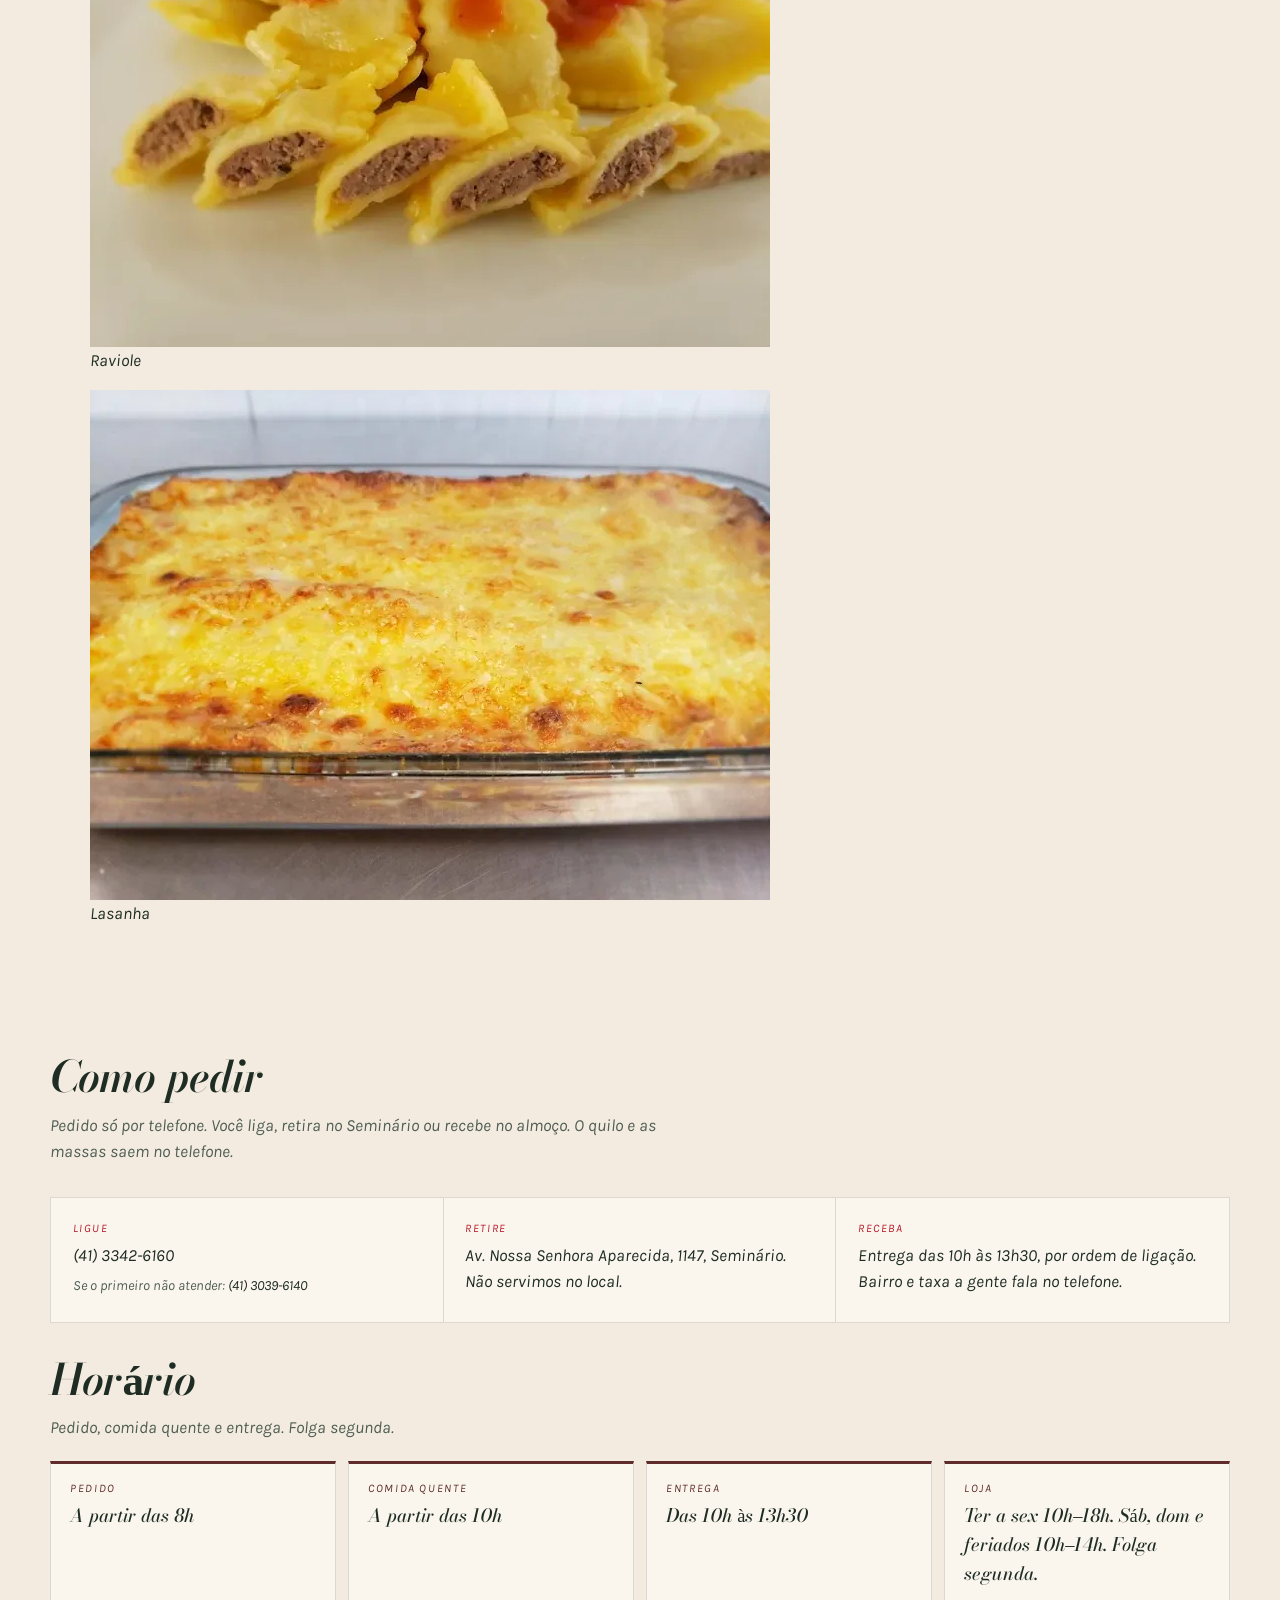
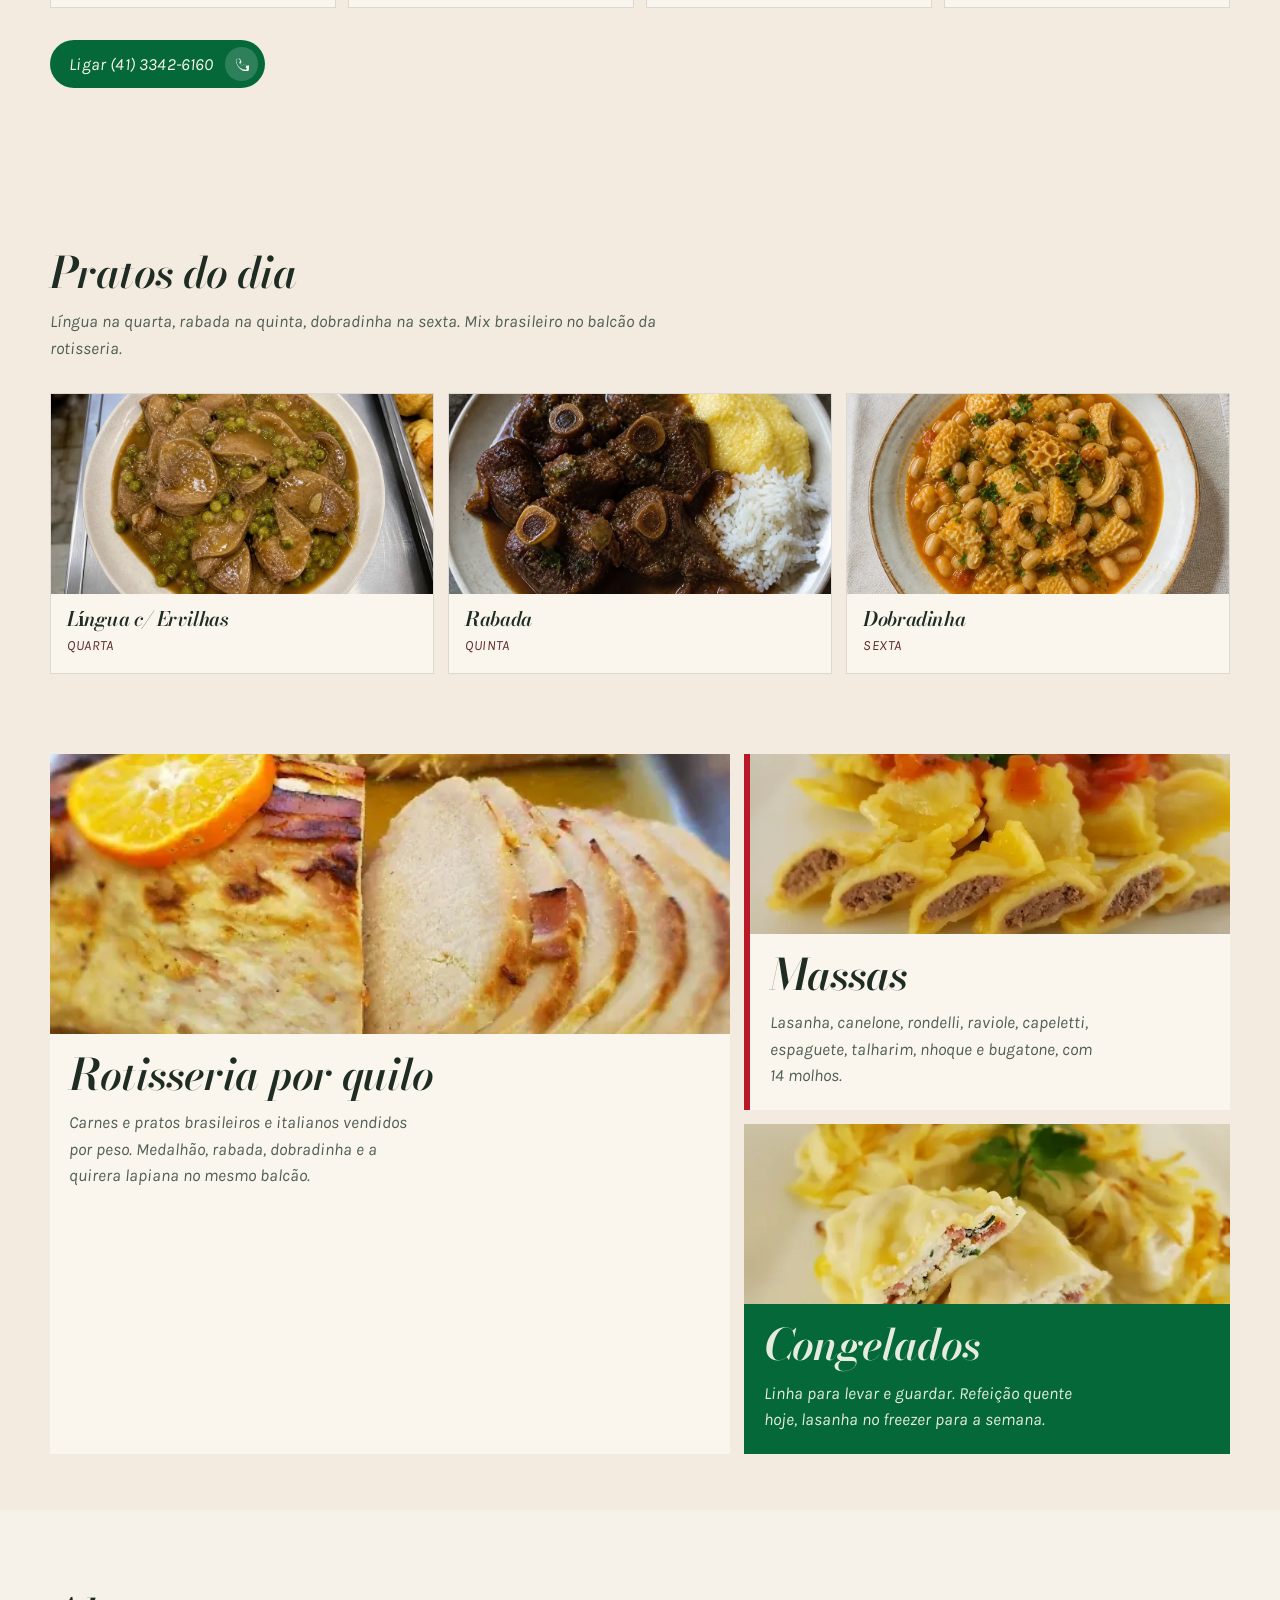
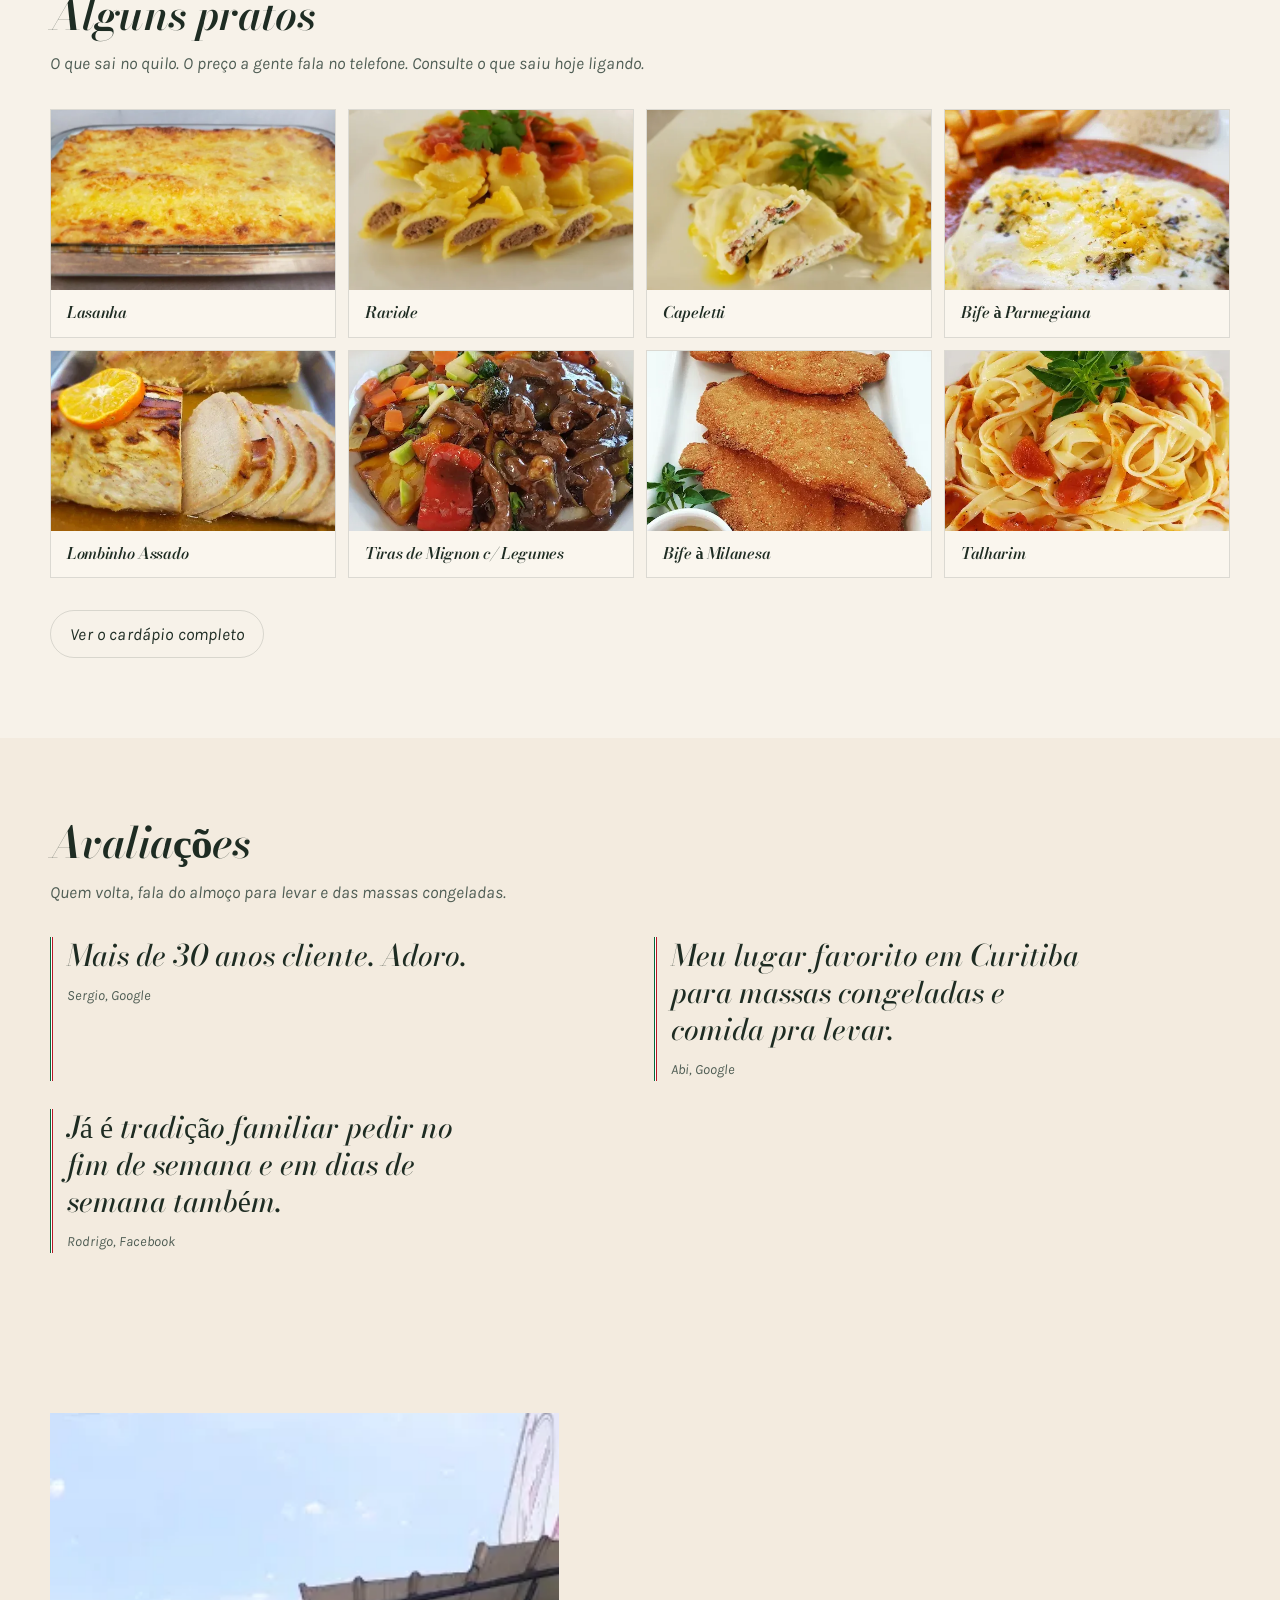
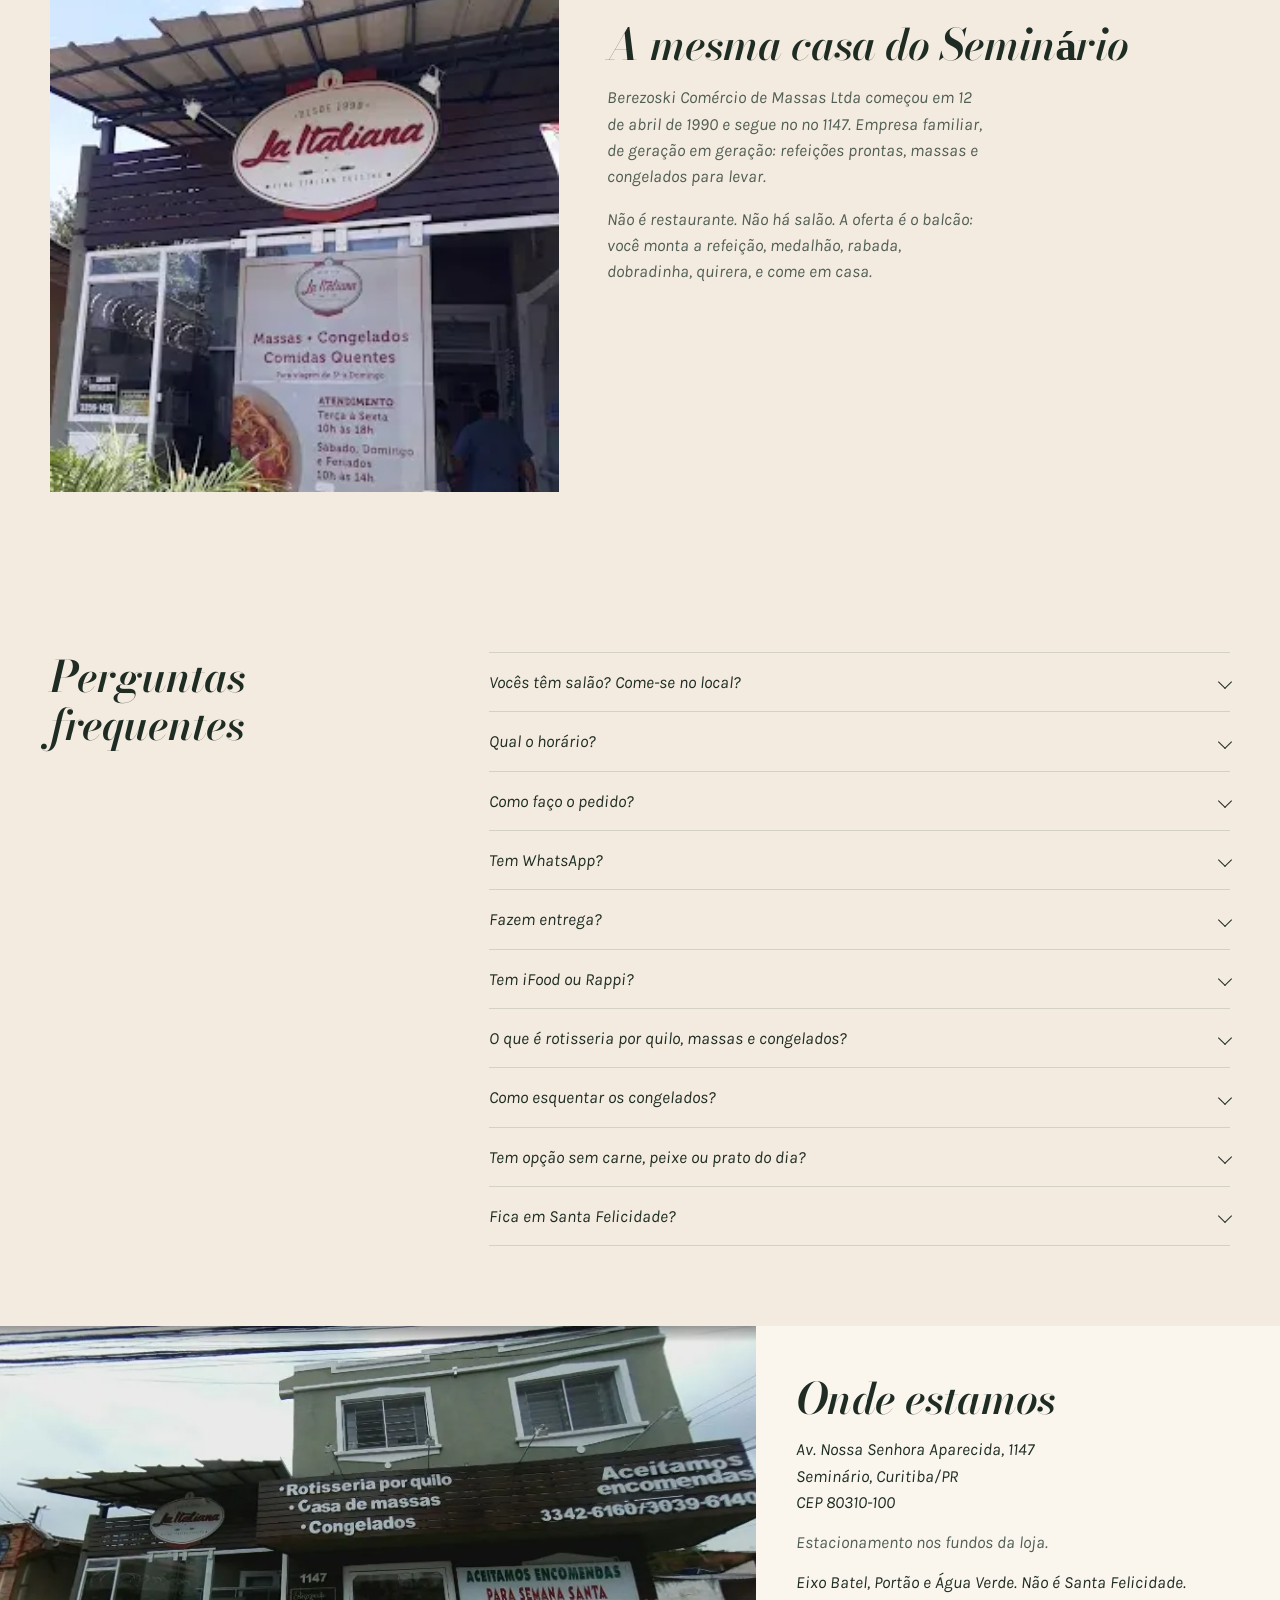
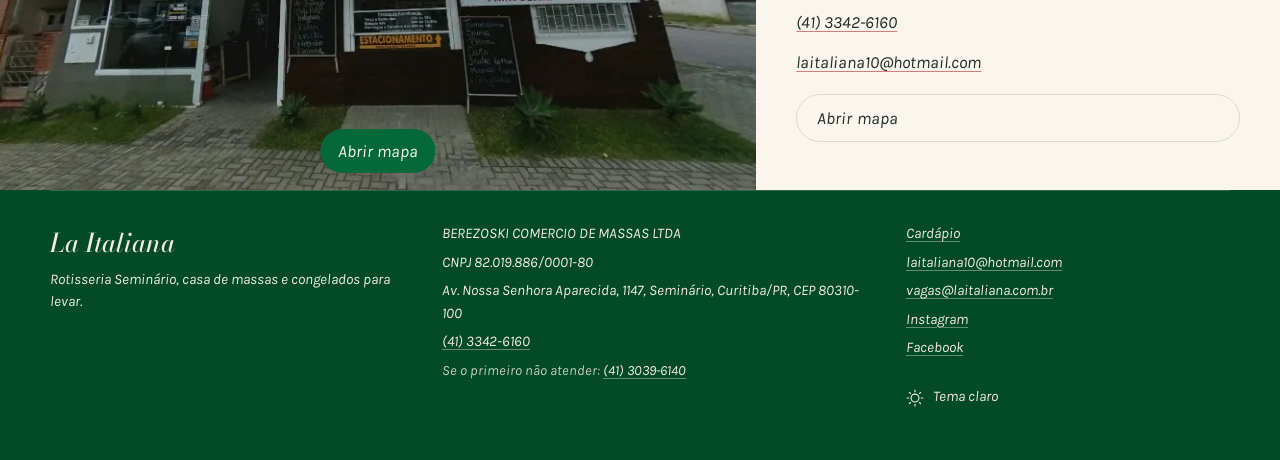
==== commit e88ac5f2: "edit" ====
--- a/index.html
+++ b/index.html
@@ -40,6 +40,7 @@
     <link rel="apple-touch-icon" href="assets/images/apple-touch.png" />
     <link rel="preload" href="assets/fonts/font-7.woff2" as="font" type="font/woff2" crossorigin />
     <link rel="preload" href="assets/fonts/font-11.woff2" as="font" type="font/woff2" crossorigin />
+    <link rel="preload" href="assets/images/hero-fundo.webp" as="image" type="image/webp" />
     <link rel="preload" href="assets/images/prato-lasanha.webp" as="image" type="image/webp" />
     <link rel="stylesheet" href="css/style.css" />
 
@@ -99,7 +100,7 @@
         ],
         "hasMenu": {
           "@type": "Menu",
-          "url": "https://www.laitaliana.com.br/#cardapio",
+          "url": "https://www.laitaliana.com.br/cardapio.html",
           "name": "Cardápio"
         },
         "hasMap": "https://www.google.com/maps/search/La+Italiana+Rotisseria/@-25.4475488,-49.3091271,17z",
@@ -277,7 +278,7 @@
         <nav class="nav-desktop" aria-label="Seções">
           <a href="#pedido">Pedido</a>
           <a href="#horario">Horário</a>
-          <a href="#cardapio">Cardápio</a>
+          <a href="cardapio.html">Cardápio</a>
           <a href="#avaliacoes">Avaliações</a>
           <a href="#onde">Mapa</a>
         </nav>
@@ -335,7 +336,7 @@
         <p class="sr-only" id="menu-mobile-title">Menu</p>
         <a href="#pedido">Pedido</a>
         <a href="#horario">Horário</a>
-        <a href="#cardapio">Cardápio</a>
+        <a href="cardapio.html">Cardápio</a>
         <a href="#avaliacoes">Avaliações</a>
         <a href="#onde">Mapa</a>
         <a href="https://www.facebook.com/laitalianabr" target="_blank" rel="noopener noreferrer">
@@ -355,60 +356,70 @@
 
     <main id="conteudo">
       <section class="hero" id="topo">
-        <div class="hero-copy">
-          <p class="eyebrow">Somente para levar</p>
-          <h1>Almoço e massas para levar, no Seminário, <em>desde 1990</em></h1>
-          <p class="lede">Av. Nossa Senhora Aparecida, 1147. Entrega 10h às 13h30.</p>
-          <div class="hero-cta">
-            <a class="btn btn-primary" href="tel:+554133426160" data-phone-primary data-track="tel">
-              <span data-phone-cta>Ligar (41) 3342-6160</span>
-              <span class="btn-orb" aria-hidden="true">
-                <svg class="icon" width="14" height="14" aria-hidden="true"><use href="#i-phone"></use></svg>
-              </span>
-            </a>
-            <a class="btn btn-ghost" href="#onde">Como chegar</a>
+        <div class="hero-stage" aria-hidden="true">
+          <picture>
+            <source type="image/webp" srcset="assets/images/hero-fundo.webp" />
+            <img src="assets/images/hero-fundo.jpg" alt="" width="1536" height="1024" fetchpriority="high" />
+          </picture>
+        </div>
+        <div class="hero-shade" aria-hidden="true"></div>
+        <div class="hero-inner">
+          <div class="hero-copy">
+            <p class="eyebrow">Somente para levar</p>
+            <h1>Almoço e massas para levar, no Seminário, <em>desde 1990</em></h1>
+            <p class="lede">Av. Nossa Senhora Aparecida, 1147. Entrega 10h às 13h30.</p>
+            <p class="hero-rating">
+              <!-- CLIENTE: se tiverem o Place ID do Google, troquem o href por https://search.google.com/local/reviews?placeid=SEU_PLACE_ID -->
+              <a
+                class="hero-google"
+                href="https://www.google.com/maps/search/La+Italiana+Rotisseria/@-25.4475488,-49.3091271,17z"
+                target="_blank"
+                rel="noopener noreferrer"
+                data-track="map"
+              >
+                <strong>4,7</strong>
+                <span class="stars" aria-hidden="true">
+                  <span class="stars-base">★★★★★</span>
+                  <span class="stars-fill">★★★★★</span>
+                </span>
+                <span class="hero-google-meta">
+                  <span>no Google <span class="sr-only">(abre em nova aba)</span></span>
+                  <span>419 avaliações</span>
+                </span>
+              </a>
+            </p>
+            <div class="hero-cta">
+              <a class="btn btn-primary" href="tel:+554133426160" data-phone-primary data-track="tel">
+                <span data-phone-cta>Ligar (41) 3342-6160</span>
+                <span class="btn-orb" aria-hidden="true">
+                  <svg class="icon" width="14" height="14" aria-hidden="true"><use href="#i-phone"></use></svg>
+                </span>
+              </a>
+              <a class="btn btn-ghost" href="#onde">Como chegar</a>
+            </div>
           </div>
-        </div>
-        <div class="hero-visual">
-          <!-- Foto da lasanha no balcão, enviada pelo cliente (Google). -->
-          <figure class="hero-photo">
-            <picture>
-              <source type="image/webp" srcset="assets/images/prato-lasanha.webp" />
-              <img
-                src="assets/images/prato-lasanha.jpg"
-                alt="Lasanha da La Italiana"
-                width="680"
-                height="510"
-                fetchpriority="high"
-              />
-            </picture>
-          </figure>
-        </div>
-      </section>
-
-      <section class="proof" aria-label="Avaliação no Google">
-        <p class="proof-score">
-          <!-- CLIENTE: se tiverem o Place ID do Google, troquem o href por https://search.google.com/local/reviews?placeid=SEU_PLACE_ID -->
-          <a
-            class="proof-google"
-            href="https://www.google.com/maps/search/La+Italiana+Rotisseria/@-25.4475488,-49.3091271,17z"
-            target="_blank"
-            rel="noopener noreferrer"
-            data-track="map"
-          >
-            <strong>4,7</strong>
-            <span class="stars" aria-hidden="true">
-              <span class="stars-base">★★★★★</span>
-              <span class="stars-fill">★★★★★</span>
-            </span>
-            <span>no Google <span class="sr-only">(abre em nova aba)</span></span>
-          </a>
-          <span class="proof-count">419 avaliações</span>
-        </p>
-        <blockquote class="proof-quote">
-          <p>Mais de 30 anos cliente. Adoro.</p>
-          <footer>Sergio Miguel, Google</footer>
-        </blockquote>
+          <div class="hero-prints">
+            <figure class="hero-print is-back">
+              <picture>
+                <source type="image/webp" srcset="assets/images/prato-raviole.webp" />
+                <img src="assets/images/prato-raviole.jpg" alt="Raviole da La Italiana" width="680" height="510" />
+              </picture>
+              <figcaption>Raviole</figcaption>
+            </figure>
+            <figure class="hero-print is-front">
+              <picture>
+                <source type="image/webp" srcset="assets/images/prato-lasanha.webp" />
+                <img
+                  src="assets/images/prato-lasanha.jpg"
+                  alt="Lasanha da La Italiana"
+                  width="680"
+                  height="510"
+                />
+              </picture>
+              <figcaption>Lasanha</figcaption>
+            </figure>
+          </div>
+        </div>
       </section>
 
       <section class="pedido" id="pedido">
@@ -546,7 +557,7 @@
 
       <section class="cardapio" id="cardapio">
         <div class="wrap">
-          <h2>Cardápio</h2>
+          <h2>Alguns pratos</h2>
           <p class="section-body">O que sai no quilo. O preço a gente fala no telefone. Consulte o que saiu hoje ligando.</p>
 
           <!-- Fotos do Google / da casa. Sem língua, rabada e dobradinha neste lote. -->
@@ -609,164 +620,8 @@
             </li>
           </ul>
 
-          <div class="cardapio-full">
-            <details open>
-              <summary>Bovino</summary>
-              <ul class="dish-grid">
-                <li>Posta Recheada</li>
-                <li>Vitelo</li>
-                <li>Rosbife</li>
-                <li>Bife à Rolê</li>
-                <li>Polpetone</li>
-                <li>Almôndegas</li>
-                <li>Carne de Panela</li>
-                <li>Charutinho de Repolho</li>
-                <li>Bife à Milanesa</li>
-                <li>Posta à Mineira</li>
-                <li>Charutinho de Couve</li>
-                <li>Tiras de Mignon c/ Legumes</li>
-                <li>Estrogonofe de Carne</li>
-                <li>Pimentão Recheado</li>
-                <li>Alcatra Acebolada</li>
-                <li>Costela Ensopada</li>
-                <li>Abobrinha Recheada</li>
-                <li>Alcatra ao Molho Madeira</li>
-                <li>Bife à Parmegiana</li>
-                <li>Brachola (Fraldinha Recheada)</li>
-                <li>Picanha ao Molho Ferrugem</li>
-                <li>Rocambole de Carne</li>
-                <li>Medalhão ao Molho Madeira</li>
-                <li>Mini Almôndegas c/ Molho</li>
-                <li>Quibe de Bandeja</li>
-                <li>Picadinho de carne</li>
-                <li>Escalope Mignon ao Molho Madeira</li>
-              </ul>
-            </details>
-            <details>
-              <summary>Frango</summary>
-              <ul class="dish-grid">
-                <li>Estrogonofe de Frango</li>
-                <li>Peito à Milanesa</li>
-                <li>Peito Recheado (presunto e mussarela)</li>
-                <li>Frango c/ Aspargos</li>
-                <li>Peito Chapeado</li>
-                <li>Sobrecoxa Recheada (farofa e passas)</li>
-                <li>Frango à Caçadora (ensopado)</li>
-                <li>Frango c/ Ervas Finas</li>
-                <li>Frango à Passarinho</li>
-                <li>Galinha Caipira</li>
-                <li>Sobrecoxa Assada</li>
-                <li>Frango à Espanhola</li>
-                <li>Frango Xadrez</li>
-                <li>Frango Desossado e Recheado</li>
-                <li>Frango c/ Catupiry</li>
-                <li>Peito ao molho Madeira</li>
-                <li>Peito à Parmegiana</li>
-              </ul>
-            </details>
-            <details>
-              <summary>Suínos</summary>
-              <ul class="dish-grid">
-                <li>Lombinho Assado</li>
-                <li>Lombo à Mineira</li>
-                <li>Bisteca Acebolada</li>
-                <li>Pernil Desossado</li>
-                <li>Pernil c/ Osso</li>
-                <li>Tender</li>
-                <li>Carré</li>
-                <li>Lombo Xadrez</li>
-                <li>Pernil de Panela (ensopado)</li>
-              </ul>
-            </details>
-            <details>
-              <summary>Frutos do mar</summary>
-              <ul class="dish-grid">
-                <li>Moqueca de Peixe</li>
-                <li>Peixe à Milanesa</li>
-                <li>Bacalhau</li>
-                <li>Bobó de Camarão</li>
-                <li>Camarão Ensopado c/ Palmito</li>
-                <li>Salmão</li>
-                <li>Risoto de Frutos do Mar</li>
-                <li>Estrogonofe de Camarão</li>
-                <li>Farofa de Camarão</li>
-                <li>Pirão de Peixe</li>
-              </ul>
-            </details>
-            <details>
-              <summary>Massas</summary>
-              <ul class="dish-grid">
-                <li>Lasanha</li>
-                <li>Canelone</li>
-                <li>Rondelli</li>
-                <li>Raviole</li>
-                <li>Capeletti</li>
-                <li>Espaguete</li>
-                <li>Talharim</li>
-                <li>Nhoque</li>
-                <li>Bugatone</li>
-              </ul>
-            </details>
-            <details>
-              <summary>Molhos</summary>
-              <ul class="dish-grid">
-                <li>Bolonhesa</li>
-                <li>Ao Sugo</li>
-                <li>4 Queijos</li>
-                <li>Carbonara</li>
-                <li>Branco</li>
-                <li>Branco c/ Brócolis</li>
-                <li>Madeira</li>
-                <li>Funghi</li>
-                <li>Funghi e Tomate Seco</li>
-                <li>Rose</li>
-                <li>À Moda</li>
-                <li>Na Manteiga</li>
-                <li>Alho e Óleo</li>
-                <li>De Frango</li>
-              </ul>
-            </details>
-            <details>
-              <summary>Guarnições</summary>
-              <ul class="dish-grid">
-                <li>Quirera Lapiana</li>
-                <li>Arroz Branco</li>
-                <li>Arroz à Grega</li>
-                <li>Arroz c/ Lentilhas</li>
-                <li>Arroz Colonial</li>
-                <li>Risoto de Frango</li>
-                <li>Risoto de Funghi</li>
-                <li>Feijão</li>
-                <li>Farofa</li>
-                <li>Banana à Milanesa</li>
-                <li>Purê de Batatas</li>
-                <li>Berinjela Romana</li>
-                <li>Polenta</li>
-                <li>Madalena</li>
-                <li>Panquecas</li>
-                <li>Suflê de Legumes</li>
-              </ul>
-            </details>
-            <details>
-              <summary>Saladas e empadão</summary>
-              <ul class="dish-grid">
-                <li>Maionese</li>
-                <li>Salpicão</li>
-                <li>Berinjela Caponata</li>
-                <li>Waldorf</li>
-                <li>Verduras e Legumes</li>
-                <li>Empadão de Palmito</li>
-                <li>Empadão de Frango</li>
-                <li>Empadão de Camarão</li>
-              </ul>
-            </details>
-          </div>
-
           <p class="menu-foot">
-            <a href="assets/images/cardapio.png">
-              Ver o cardápio em imagem
-              <svg class="icon" width="14" height="14" aria-hidden="true"><use href="#i-arrow"></use></svg>
-            </a>
+            <a class="btn btn-ghost" href="cardapio.html">Ver o cardápio completo</a>
           </p>
         </div>
       </section>
@@ -777,12 +632,16 @@
           <p class="section-body">Quem volta, fala do almoço para levar e das massas congeladas.</p>
           <div class="quote-layout">
             <blockquote>
+              <p>Mais de 30 anos cliente. Adoro.</p>
+              <footer>Sergio, Google</footer>
+            </blockquote>
+            <blockquote>
               <p>Meu lugar favorito em Curitiba para massas congeladas e comida pra levar.</p>
-              <footer>Abi Santos, Google</footer>
+              <footer>Abi, Google</footer>
             </blockquote>
             <blockquote>
               <p>Já é tradição familiar pedir no fim de semana e em dias de semana também.</p>
-              <footer>Rodrigo Asturian, Facebook</footer>
+              <footer>Rodrigo, Facebook</footer>
             </blockquote>
           </div>
         </div>
@@ -849,7 +708,7 @@
             </details>
             <details>
               <summary>Tem opção sem carne, peixe ou prato do dia?</summary>
-              <p>No cardápio há saladas, berinjela caponata, empadão de palmito, peixes e molhos como sugo, 4 queijos, funghi e alho e óleo. Pratos do dia: língua na quarta, rabada na quinta e dobradinha na sexta.</p>
+              <p>No <a href="cardapio.html">cardápio</a> há saladas, berinjela caponata, empadão de palmito, peixes e molhos como sugo, 4 queijos, funghi e alho e óleo. Pratos do dia: língua na quarta, rabada na quinta e dobradinha na sexta.</p>
             </details>
             <details>
               <summary>Fica em Santa Felicidade?</summary>
@@ -902,19 +761,6 @@
           </a>
         </div>
       </section>
-
-      <section class="close-cta" id="ligar">
-        <div class="wrap close-inner">
-          <h2>O almoço de hoje sai por telefone</h2>
-          <p>Massas, quilo e congelados. Sem mesa. A mesma casa desde 1990.</p>
-          <a class="btn btn-cream" href="tel:+554133426160" data-phone-primary data-track="tel">
-            <span data-phone-cta>Ligar (41) 3342-6160</span>
-            <span class="btn-orb" aria-hidden="true">
-              <svg class="icon" width="14" height="14" aria-hidden="true"><use href="#i-phone"></use></svg>
-            </span>
-          </a>
-        </div>
-      </section>
     </main>
 
     <footer class="site-footer">
@@ -933,6 +779,7 @@
           </p>
         </div>
         <div class="footer-links">
+          <a href="cardapio.html">Cardápio</a>
           <a href="mailto:laitaliana10@hotmail.com">laitaliana10@hotmail.com</a>
           <a href="mailto:vagas@laitaliana.com.br">vagas@laitaliana.com.br</a>
           <a href="https://www.instagram.com/laitalianabr" target="_blank" rel="noopener noreferrer">Instagram <span class="sr-only">(abre em nova aba)</span></a>
--- a/css/style.css
+++ b/css/style.css
@@ -0,0 +1,1382 @@
+@import url("fonts.css");
+
+/* --------------------------------------------------------------------------
+   Tokens
+   Green #056839 and wine #5F2C2B: CSS do site (2015).
+   Red #B81828 and cream #F3EBDF: amostragem da logo oficial.
+   -------------------------------------------------------------------------- */
+
+:root {
+  --color-primary: #056839;
+  --color-primary-deep: #034a28;
+  --color-secondary: #5f2c2b;
+  --color-accent: #b81828;
+  --color-background: #f3ebdf;
+  --color-surface: #faf6ee;
+  --color-text: #1e2c23;
+  --color-muted: #4f5d54;
+  --color-cream: #f3ebdf;
+  --color-line: rgba(30, 44, 35, 0.14);
+  --color-on-primary: #faf6ee;
+  --color-cta: #056839;
+  --color-cta-deep: #034a28;
+  --color-on-cta: #faf6ee;
+  --italia-green: #056839;
+  --italia-white: #ffffff;
+  --italia-red: #b81828;
+  --italia-bar: linear-gradient(
+    90deg,
+    var(--italia-green) 0 33.333%,
+    var(--italia-white) 33.333% 66.666%,
+    var(--italia-red) 66.666% 100%
+  );
+  --font-display: "Bodoni Moda", "Palatino Linotype", Palatino, serif;
+  --font-body: "Karla", "Segoe UI", sans-serif;
+  --ease: cubic-bezier(0.4, 0, 0.2, 1);
+  --ease-out: cubic-bezier(0.16, 1, 0.3, 1);
+  --radius-btn: 999px;
+  --radius-photo: 2px;
+  --wrap: min(1180px, calc(100% - 2rem));
+  --header-h: 4.5rem;
+  --z-base: 1;
+  --z-overlay: 40;
+  --z-nav: 50;
+  --z-skip: 60;
+  color-scheme: light dark;
+}
+
+[data-theme="light"] {
+  color-scheme: light;
+}
+
+[data-theme="dark"] {
+  --color-primary: #3d9a68;
+  --color-primary-deep: #1a3d2c;
+  --color-secondary: #e4cfc8;
+  --color-accent: #e05a64;
+  --color-background: #102016;
+  --color-surface: #173023;
+  --color-text: #f3ebdf;
+  --color-muted: #c5d0c8;
+  --color-cream: #f3ebdf;
+  --color-line: rgba(243, 235, 223, 0.16);
+  --color-on-primary: #faf6ee;
+  --color-cta: #056839;
+  --color-cta-deep: #034a28;
+  --color-on-cta: #faf6ee;
+  color-scheme: dark;
+}
+
+*,
+*::before,
+*::after {
+  box-sizing: border-box;
+}
+
+html {
+  scroll-behavior: smooth;
+}
+
+body {
+  margin: 0;
+  font-family: var(--font-body);
+  font-size: 1.0625rem;
+  line-height: 1.55;
+  color: var(--color-text);
+  background: var(--color-background);
+  min-height: 100dvh;
+  text-rendering: optimizeLegibility;
+  -webkit-font-smoothing: antialiased;
+  touch-action: manipulation;
+  overflow-x: clip;
+}
+
+img {
+  max-width: 100%;
+  height: auto;
+  display: block;
+}
+
+a {
+  color: inherit;
+  text-decoration-thickness: 1px;
+  text-underline-offset: 0.18em;
+  text-decoration-color: color-mix(in srgb, var(--color-accent) 55%, transparent);
+  transition: color 220ms var(--ease), text-decoration-color 220ms var(--ease);
+}
+
+a:hover {
+  color: var(--color-accent);
+  text-decoration-color: var(--color-accent);
+}
+
+button {
+  font: inherit;
+  cursor: pointer;
+  background: none;
+  border: 0;
+  color: inherit;
+}
+
+address {
+  font-style: normal;
+}
+
+h1,
+h2,
+h3 {
+  font-family: var(--font-display);
+  font-weight: 600;
+  line-height: 1.12;
+  text-wrap: balance;
+  letter-spacing: -0.02em;
+  margin: 0;
+}
+
+p {
+  margin: 0;
+}
+
+:focus-visible {
+  outline: 2px solid var(--color-accent);
+  outline-offset: 3px;
+}
+
+.sr-only,
+.menu-toggle-label {
+  position: absolute;
+  width: 1px;
+  height: 1px;
+  padding: 0;
+  margin: -1px;
+  overflow: hidden;
+  clip: rect(0, 0, 0, 0);
+  white-space: nowrap;
+  border: 0;
+}
+
+.skip-link {
+  position: absolute;
+  left: 1rem;
+  top: -4rem;
+  z-index: var(--z-skip);
+  background: var(--color-text);
+  color: var(--color-background);
+  padding: 0.65rem 1rem;
+  border-radius: var(--radius-btn);
+  text-decoration: none;
+}
+
+.skip-link:focus {
+  top: 1.4rem;
+}
+
+.icon {
+  display: block;
+  flex-shrink: 0;
+}
+
+.wrap {
+  width: var(--wrap);
+  margin-inline: auto;
+}
+
+.section-body {
+  max-width: 38rem;
+  color: var(--color-muted);
+  margin-top: 0.75rem;
+  margin-bottom: 2rem;
+}
+
+.note {
+  font-size: 0.875rem;
+  color: var(--color-muted);
+}
+
+.awning {
+  position: fixed;
+  top: env(safe-area-inset-top, 0px);
+  left: 0;
+  right: 0;
+  height: 3px;
+  z-index: calc(var(--z-nav) + 1);
+  pointer-events: none;
+  background: var(--italia-bar);
+}
+
+.btn {
+  display: inline-flex;
+  align-items: center;
+  gap: 0.7rem;
+  min-height: 48px;
+  padding: 0.35rem 0.4rem 0.35rem 1.2rem;
+  border-radius: var(--radius-btn);
+  text-decoration: none;
+  font-weight: 600;
+  letter-spacing: 0.01em;
+  white-space: nowrap;
+  cursor: pointer;
+  transition: transform 160ms var(--ease), background-color 220ms var(--ease), color 220ms var(--ease),
+    box-shadow 220ms var(--ease);
+}
+
+.btn:hover {
+  text-decoration: none;
+  color: inherit;
+}
+
+.btn:active {
+  transform: scale(0.98);
+}
+
+.btn-orb {
+  width: 2.1rem;
+  height: 2.1rem;
+  border-radius: 50%;
+  display: grid;
+  place-items: center;
+  background: rgb(255 255 255 / 0.16);
+  transition: transform 280ms var(--ease-out);
+}
+
+.btn:hover .btn-orb {
+  transform: translate(1px, -1px) scale(1.06);
+}
+
+.btn-primary,
+.btn-nav {
+  background: var(--color-cta);
+  color: var(--color-on-cta);
+}
+
+.btn-primary:hover,
+.btn-nav:hover {
+  background: var(--color-cta-deep);
+  color: var(--color-cream);
+}
+
+.btn-nav {
+  display: none;
+  min-height: 44px;
+  padding-left: 0.95rem;
+  font-size: 0.92rem;
+}
+
+.btn-label-full {
+  display: none;
+}
+
+.btn-nav .btn-orb {
+  display: none;
+}
+
+.btn-ghost {
+  background: transparent;
+  color: var(--color-text);
+  border: 1px solid var(--color-line);
+  padding-right: 1.2rem;
+}
+
+.btn-ghost:hover {
+  border-color: var(--color-text);
+  color: var(--color-text);
+}
+
+.btn-cream {
+  background: var(--color-cream);
+  color: #034a28;
+}
+
+.btn-cream:hover {
+  background: #fffaf2;
+  color: #034a28;
+}
+
+.btn-cream .btn-orb {
+  background: rgb(5 104 57 / 0.14);
+}
+
+.site-header {
+  position: sticky;
+  top: env(safe-area-inset-top, 0px);
+  z-index: var(--z-nav);
+  display: flex;
+  justify-content: center;
+  padding: 0;
+  background: var(--color-background);
+  border-bottom: 1px solid var(--color-line);
+}
+
+.nav-bar {
+  width: var(--wrap);
+  display: flex;
+  align-items: center;
+  gap: 0.65rem;
+  min-height: 64px;
+  padding: 0.25rem 0;
+}
+
+.brand {
+  display: flex;
+  align-items: center;
+  text-decoration: none;
+  flex-shrink: 0;
+}
+
+.brand img {
+  height: 44px;
+  width: auto;
+}
+
+.nav-desktop {
+  display: none;
+  gap: 1.15rem;
+  margin-left: 0.5rem;
+  flex: 1;
+}
+
+.nav-desktop a {
+  text-decoration: none;
+  font-size: 0.92rem;
+  font-weight: 500;
+  color: var(--color-text);
+  position: relative;
+  min-height: 44px;
+  display: inline-flex;
+  align-items: center;
+}
+
+.nav-desktop a::after {
+  content: "";
+  position: absolute;
+  left: 0;
+  right: 0;
+  bottom: 0.55rem;
+  height: 1px;
+  background: var(--color-accent);
+  transform: scaleX(0);
+  transform-origin: left;
+  transition: transform 280ms var(--ease);
+}
+
+.nav-desktop a:hover::after,
+.nav-desktop a:focus-visible::after {
+  transform: scaleX(1);
+}
+
+.nav-actions {
+  display: flex;
+  align-items: center;
+  gap: 0.35rem;
+  margin-left: auto;
+}
+
+.nav-social {
+  display: flex;
+  align-items: center;
+  gap: 0.2rem;
+}
+
+.social-link,
+.menu-toggle {
+  width: 44px;
+  height: 44px;
+  min-width: 44px;
+  min-height: 44px;
+  border-radius: 50%;
+  display: grid;
+  place-items: center;
+  text-decoration: none;
+  color: var(--color-text);
+  border: 1px solid transparent;
+}
+
+.social-link:hover,
+.menu-toggle:hover,
+.theme-toggle:hover {
+  background: color-mix(in srgb, var(--color-text) 6%, transparent);
+  color: var(--color-text);
+}
+
+[data-theme="light"] .icon-moon {
+  display: none;
+}
+
+[data-theme="dark"] .icon-sun {
+  display: none;
+}
+
+.menu-toggle {
+  position: relative;
+}
+
+.burger {
+  width: 16px;
+  height: 12px;
+  position: relative;
+  display: block;
+}
+
+.burger span {
+  position: absolute;
+  left: 0;
+  right: 0;
+  height: 1.5px;
+  background: currentColor;
+  border-radius: 2px;
+  transition: transform 280ms var(--ease), top 280ms var(--ease), opacity 200ms var(--ease);
+}
+
+.burger span:first-child {
+  top: 3px;
+}
+
+.burger span:last-child {
+  top: 9px;
+}
+
+.menu-toggle[aria-expanded="true"] .burger span:first-child {
+  top: 6px;
+  transform: rotate(45deg);
+}
+
+.menu-toggle[aria-expanded="true"] .burger span:last-child {
+  top: 6px;
+  transform: rotate(-45deg);
+}
+
+.menu-overlay {
+  position: fixed;
+  inset: 0;
+  z-index: var(--z-overlay);
+  background: color-mix(in srgb, var(--color-background) 94%, var(--color-primary));
+  padding: 6.5rem 1.25rem 2rem;
+  overflow: auto;
+  overscroll-behavior: contain;
+}
+
+.menu-overlay[hidden] {
+  display: none;
+}
+
+.menu-panel {
+  display: flex;
+  flex-direction: column;
+  gap: 0.2rem;
+  max-width: 28rem;
+}
+
+.menu-panel a {
+  font-family: var(--font-display);
+  font-size: clamp(1.55rem, 6vw, 2.1rem);
+  text-decoration: none;
+  padding: 0.35rem 0;
+  min-height: 44px;
+  display: inline-flex;
+  align-items: center;
+}
+
+.menu-panel a.btn {
+  margin-top: 1.35rem;
+  align-self: flex-start;
+  font-family: var(--font-body);
+  font-size: 0.95rem;
+  font-weight: 600;
+  font-style: normal;
+  white-space: nowrap;
+  width: auto;
+  max-width: 100%;
+  min-height: 48px;
+  padding: 0.4rem 0.45rem 0.4rem 1.15rem;
+  justify-content: flex-start;
+  gap: 0.65rem;
+}
+
+.hero {
+  position: relative;
+  z-index: var(--z-base);
+  display: grid;
+  gap: 1.25rem;
+  width: var(--wrap);
+  margin: 0 auto;
+  padding: 1.5rem 0 1.5rem;
+  scroll-margin-top: calc(var(--header-h) + 10px);
+}
+
+.eyebrow {
+  display: inline-block;
+  font-size: 0.72rem;
+  font-weight: 600;
+  letter-spacing: 0.16em;
+  text-transform: uppercase;
+  color: var(--color-accent);
+  margin-bottom: 0.75rem;
+}
+
+.eyebrow::after {
+  content: "";
+  display: block;
+  width: 2.6rem;
+  height: 2px;
+  margin-top: 0.5rem;
+  background: var(--italia-bar);
+}
+
+.hero h1 {
+  font-size: clamp(1.85rem, 6.8vw, 3.1rem);
+  font-weight: 600;
+  line-height: 1.12;
+}
+
+.hero h1 em {
+  font-style: italic;
+  font-weight: 500;
+  color: var(--color-primary);
+}
+
+.lede {
+  margin-top: 0.85rem;
+  max-width: 36ch;
+  color: var(--color-muted);
+  font-size: 1.05rem;
+}
+
+.hero-cta {
+  display: flex;
+  flex-wrap: wrap;
+  gap: 0.7rem;
+  margin-top: 1.25rem;
+}
+
+.hero-photo {
+  margin: 0;
+  background: var(--color-surface);
+}
+
+.hero-photo img {
+  width: 100%;
+  height: auto;
+  aspect-ratio: 680 / 510;
+  object-fit: cover;
+}
+
+.proof {
+  position: relative;
+  z-index: var(--z-base);
+  display: grid;
+  gap: 1.25rem;
+  width: var(--wrap);
+  margin: 0 auto 1rem;
+  padding: 1.25rem 0 1.75rem;
+  border-top: 1px solid var(--color-line);
+  border-bottom: 1px solid var(--color-line);
+}
+
+.proof-google {
+  display: grid;
+  grid-template-columns: auto 1fr;
+  grid-template-rows: auto auto;
+  column-gap: 0.65rem;
+  align-items: center;
+  text-decoration: none;
+  color: inherit;
+  width: fit-content;
+}
+
+.proof-google:hover {
+  color: inherit;
+}
+
+.proof-google strong {
+  grid-row: 1 / span 2;
+  font-family: var(--font-display);
+  font-size: 2.4rem;
+  font-weight: 600;
+  color: var(--color-text);
+  font-variant-numeric: tabular-nums;
+  line-height: 1;
+}
+
+.stars {
+  position: relative;
+  display: inline-block;
+  font-size: 1.05rem;
+  letter-spacing: 0.06em;
+  line-height: 1;
+}
+
+.stars-base {
+  color: color-mix(in srgb, var(--color-text) 22%, transparent);
+}
+
+.stars-fill {
+  position: absolute;
+  left: 0;
+  top: 0;
+  width: 94%;
+  overflow: hidden;
+  color: #c9a227;
+  white-space: nowrap;
+}
+
+.proof-google .stars + span,
+.proof-count {
+  color: var(--color-muted);
+}
+
+.proof-count {
+  display: block;
+  font-size: 0.82rem;
+  margin-top: 0.35rem;
+}
+
+.proof-quote {
+  margin: 0;
+  max-width: 28rem;
+}
+
+.proof-quote p {
+  font-family: var(--font-display);
+  font-size: clamp(1.25rem, 3vw, 1.7rem);
+  line-height: 1.25;
+  font-weight: 500;
+}
+
+.proof-quote footer {
+  margin-top: 0.55rem;
+  font-size: 0.88rem;
+  color: var(--color-muted);
+}
+
+.pedido,
+.dia,
+.cardapio,
+.quotes,
+.casa,
+.faq {
+  position: relative;
+  z-index: var(--z-base);
+  padding: 3.5rem 0;
+  scroll-margin-top: 6rem;
+}
+
+.pedido h2,
+.horario h2,
+.dia h2,
+.cardapio h2,
+.quotes h2,
+.casa h2,
+.faq h2,
+.onde h2,
+.close-cta h2,
+.pillar h2 {
+  font-size: clamp(1.7rem, 4vw, 2.7rem);
+}
+
+.comanda {
+  list-style: none;
+  padding: 0;
+  margin: 0 0 2rem;
+  display: grid;
+  gap: 0;
+  background: var(--color-surface);
+  border: 1px solid var(--color-line);
+}
+
+.comanda li {
+  padding: 1.25rem 1.2rem 1.35rem;
+  border-bottom: 1px solid var(--color-line);
+}
+
+.comanda li:last-child {
+  border-bottom: 0;
+}
+
+.comanda h3 {
+  font-family: var(--font-body);
+  font-size: 0.72rem;
+  font-weight: 700;
+  letter-spacing: 0.14em;
+  text-transform: uppercase;
+  color: var(--color-accent);
+  margin-bottom: 0.45rem;
+}
+
+.comanda p + p {
+  margin-top: 0.4rem;
+}
+
+.comanda a {
+  font-weight: 600;
+  text-decoration: none;
+  color: var(--color-text);
+}
+
+.comanda a:hover {
+  color: var(--color-accent);
+}
+
+.horario {
+  margin: 0 0 2rem;
+  scroll-margin-top: 6rem;
+}
+
+.horario-lead {
+  margin: 0.7rem 0 1.25rem;
+  color: var(--color-muted);
+  max-width: 42ch;
+}
+
+.horario-list {
+  list-style: none;
+  margin: 0;
+  padding: 0;
+  display: grid;
+  gap: 0.75rem;
+}
+
+.horario-list li {
+  background: var(--color-surface);
+  border: 1px solid var(--color-line);
+  border-top: 3px solid var(--color-secondary);
+  padding: 1.15rem 1.2rem 1.25rem;
+}
+
+.horario-list h3 {
+  font-family: var(--font-body);
+  font-size: 0.72rem;
+  font-weight: 700;
+  letter-spacing: 0.14em;
+  text-transform: uppercase;
+  color: var(--color-secondary);
+  margin-bottom: 0.4rem;
+}
+
+.horario-list p {
+  font-family: var(--font-display);
+  font-size: 1.15rem;
+  font-weight: 500;
+}
+
+.dia-grid {
+  list-style: none;
+  margin: 0;
+  padding: 0;
+  display: grid;
+  gap: 0.9rem;
+}
+
+.dia-grid li,
+.hits li {
+  background: var(--color-surface);
+  border: 1px solid var(--color-line);
+  overflow: hidden;
+}
+
+.dia-grid img,
+.hits img,
+.pillar-photo img {
+  width: 100%;
+  height: 180px;
+  object-fit: cover;
+}
+
+.dia-grid h3,
+.hits h3 {
+  font-family: var(--font-display);
+  font-size: 1.25rem;
+  padding: 0.9rem 1rem 0;
+}
+
+.dia-grid p {
+  padding: 0.25rem 1rem 1rem;
+  font-size: 0.88rem;
+  font-weight: 600;
+  letter-spacing: 0.04em;
+  text-transform: uppercase;
+  color: var(--color-secondary);
+}
+
+.balcao {
+  position: relative;
+  z-index: var(--z-base);
+  padding: 0 0 3.5rem;
+}
+
+.balcao-grid {
+  display: grid;
+  gap: 0.9rem;
+}
+
+.pillar {
+  padding: 0 0 1.35rem;
+  scroll-margin-top: 6rem;
+  background: var(--color-surface);
+}
+
+.pillar h2,
+.pillar p {
+  padding-inline: 1.2rem;
+}
+
+.pillar p {
+  margin-top: 0.7rem;
+  color: var(--color-muted);
+  max-width: 42ch;
+}
+
+.pillar-photo {
+  margin: 0 0 1rem;
+  overflow: hidden;
+}
+
+.pillar-paper {
+  border-left: 6px solid var(--color-accent);
+}
+
+.pillar-forest {
+  background: var(--color-primary);
+  color: var(--color-cream);
+}
+
+.pillar-forest h2,
+.pillar-forest p {
+  color: rgb(250 246 238 / 0.92);
+}
+
+[data-theme="dark"] .pillar-forest {
+  background: #1f5c3c;
+}
+
+.cardapio {
+  background: color-mix(in srgb, var(--color-surface) 70%, transparent);
+}
+
+.hits {
+  list-style: none;
+  margin: 0 0 2rem;
+  padding: 0;
+  display: grid;
+  grid-template-columns: 1fr 1fr;
+  gap: 0.75rem;
+}
+
+.hits h3 {
+  font-size: 1rem;
+  padding-bottom: 0.9rem;
+}
+
+.cardapio-full details {
+  border-bottom: 1px solid var(--color-line);
+}
+
+.cardapio-full {
+  border-top: 1px solid var(--color-line);
+}
+
+.dish-grid {
+  list-style: none;
+  margin: 0;
+  padding: 0 0 1.15rem;
+  display: grid;
+  grid-template-columns: 1fr;
+  gap: 0.45rem 2.5rem;
+}
+
+.dish-grid li {
+  font-size: 1.02rem;
+  line-height: 1.35;
+}
+
+.menu-foot {
+  margin-top: 1.5rem;
+}
+
+.menu-foot a {
+  display: inline-flex;
+  align-items: center;
+  gap: 0.35rem;
+  font-weight: 600;
+  text-decoration: none;
+}
+
+.quote-layout {
+  display: grid;
+  gap: 1.75rem;
+}
+
+blockquote {
+  margin: 0;
+  padding: 0;
+  max-width: 28rem;
+}
+
+.quotes blockquote {
+  padding-left: 1.05rem;
+  background: var(--italia-bar) no-repeat 0 0 / 3px 100%;
+}
+
+blockquote p {
+  font-family: var(--font-display);
+  font-size: clamp(1.35rem, 3vw, 1.85rem);
+  line-height: 1.25;
+  font-weight: 500;
+}
+
+blockquote footer {
+  margin-top: 0.7rem;
+  font-size: 0.88rem;
+  color: var(--color-muted);
+}
+
+.casa-grid {
+  display: grid;
+  gap: 1.5rem;
+  align-items: center;
+}
+
+.casa-mark {
+  background: var(--color-surface);
+}
+
+.casa-mark img {
+  width: 100%;
+  height: auto;
+  aspect-ratio: 3 / 4;
+  object-fit: cover;
+  object-position: center 12%;
+}
+
+.casa-copy p {
+  margin-top: 1rem;
+  color: var(--color-muted);
+  max-width: 42ch;
+}
+
+.faq-list {
+  display: grid;
+  gap: 0;
+  border-top: 1px solid var(--color-line);
+}
+
+details {
+  border-bottom: 1px solid var(--color-line);
+}
+
+summary {
+  list-style: none;
+  cursor: pointer;
+  min-height: 52px;
+  display: flex;
+  align-items: center;
+  justify-content: space-between;
+  gap: 1rem;
+  padding: 1rem 0;
+  font-weight: 600;
+}
+
+summary::-webkit-details-marker {
+  display: none;
+}
+
+summary::after {
+  content: "";
+  width: 10px;
+  height: 10px;
+  border-right: 1.5px solid currentColor;
+  border-bottom: 1.5px solid currentColor;
+  transform: rotate(45deg);
+  transition: transform 220ms var(--ease);
+  flex-shrink: 0;
+}
+
+details[open] summary::after {
+  transform: rotate(225deg);
+}
+
+details p,
+.cardapio-full .dish-grid {
+  color: var(--color-muted);
+}
+
+details p {
+  padding: 0 0 1.15rem;
+  max-width: 62ch;
+}
+
+.onde {
+  position: relative;
+  z-index: var(--z-base);
+  display: grid;
+  scroll-margin-top: 6rem;
+}
+
+.onde-map {
+  min-height: 240px;
+  background: var(--color-surface);
+}
+
+.map-facade {
+  position: relative;
+  display: block;
+  text-decoration: none;
+  color: var(--color-text);
+  min-height: 240px;
+}
+
+.map-facade img {
+  width: 100%;
+  height: 240px;
+  object-fit: cover;
+}
+
+.map-facade:hover {
+  color: var(--color-text);
+  text-decoration: none;
+}
+
+.map-facade-label {
+  position: absolute;
+  left: 50%;
+  bottom: 1.1rem;
+  transform: translateX(-50%);
+  font-weight: 600;
+  padding: 0.55rem 1.1rem;
+  border-radius: var(--radius-btn);
+  background: var(--color-cta);
+  color: var(--color-on-cta);
+  min-height: 44px;
+  display: inline-flex;
+  align-items: center;
+  white-space: nowrap;
+}
+
+.onde-card {
+  padding: 2rem 1.25rem 2.4rem;
+  background: var(--color-surface);
+}
+
+.onde-card address,
+.onde-card p {
+  margin-top: 0.85rem;
+}
+
+.onde-axis {
+  font-weight: 600;
+  color: var(--color-text);
+}
+
+.onde-park {
+  color: var(--color-muted);
+}
+
+.onde-card .btn {
+  margin-top: 1.2rem;
+}
+
+.close-cta,
+.site-footer {
+  position: relative;
+  z-index: var(--z-base);
+  background: #034a28;
+  color: var(--color-cream);
+}
+
+[data-theme="dark"] .close-cta,
+[data-theme="dark"] .site-footer {
+  background: #0a1811;
+}
+
+.close-cta {
+  padding: 4.5rem 0 3.5rem;
+}
+
+.close-cta::before {
+  content: "";
+  position: absolute;
+  left: 0;
+  right: 0;
+  top: 0;
+  height: 3px;
+  background: var(--italia-bar);
+}
+
+.close-inner h2 {
+  max-width: 16ch;
+}
+
+.close-cta p {
+  margin-top: 0.8rem;
+  max-width: 36ch;
+  color: rgb(243 235 223 / 0.82);
+}
+
+.close-cta .btn {
+  margin-top: 1.6rem;
+}
+
+.footer-phones {
+  display: grid;
+  gap: 0.35rem;
+  margin-top: 0.85rem;
+}
+
+.footer-phone-alt {
+  font-size: 0.88rem;
+  color: rgb(243 235 223 / 0.82);
+}
+
+.footer-theme {
+  display: inline-flex;
+  align-items: center;
+  gap: 0.55rem;
+  min-height: 44px;
+  margin-top: 0.65rem;
+  padding: 0.2rem 0;
+  color: var(--color-cream);
+  width: auto;
+  height: auto;
+  justify-content: flex-start;
+}
+
+.footer-theme:hover {
+  background: none;
+  color: #fff;
+}
+
+.theme-toggle-text {
+  font-size: 0.92rem;
+}
+
+.site-footer a {
+  color: var(--color-cream);
+  text-decoration-color: rgb(243 235 223 / 0.4);
+}
+
+.site-footer a:hover {
+  color: #fff;
+}
+
+.site-footer {
+  padding: 0 0 calc(2.5rem + env(safe-area-inset-bottom, 0px));
+  font-size: 0.92rem;
+}
+
+.footer-grid {
+  display: grid;
+  gap: 1.5rem;
+  padding-top: 2rem;
+  border-top: 1px solid rgb(243 235 223 / 0.18);
+}
+
+.footer-name {
+  font-family: var(--font-display);
+  font-size: 1.6rem;
+  margin-bottom: 0.35rem;
+}
+
+.footer-links {
+  display: grid;
+  gap: 0.35rem;
+}
+
+.site-footer p + p {
+  margin-top: 0.35rem;
+}
+
+.reveal {
+  opacity: 0;
+  transform: translateY(18px);
+  transition: opacity 700ms var(--ease-out), transform 700ms var(--ease-out);
+}
+
+.reveal.is-in {
+  opacity: 1;
+  transform: none;
+}
+
+@media (min-width: 768px) {
+  :root {
+    --wrap: min(1180px, calc(100% - 3.5rem));
+  }
+
+  .hero {
+    grid-template-columns: 1.05fr 0.95fr;
+    gap: 2rem;
+    align-items: center;
+    padding-top: 2rem;
+    padding-bottom: 1.75rem;
+  }
+
+  .hero h1 {
+    font-size: clamp(2.4rem, 4.2vw, 3.6rem);
+  }
+
+  .proof {
+    grid-template-columns: 0.75fr 1.25fr;
+    gap: 2rem;
+    align-items: center;
+  }
+
+  .horario-list {
+    grid-template-columns: repeat(2, 1fr);
+  }
+
+  .dia-grid {
+    grid-template-columns: repeat(3, 1fr);
+  }
+
+  .dia-grid img {
+    height: 200px;
+  }
+
+  .balcao-grid {
+    grid-template-columns: 1.4fr 1fr;
+    grid-template-rows: auto auto;
+  }
+
+  .pillar-hot {
+    grid-row: 1 / span 2;
+  }
+
+  .pillar-hot .pillar-photo img {
+    height: 280px;
+  }
+
+  .hits {
+    grid-template-columns: repeat(4, 1fr);
+  }
+
+  .dish-grid {
+    grid-template-columns: 1fr 1fr;
+  }
+
+  .quote-layout {
+    grid-template-columns: 1fr 1fr;
+  }
+
+  .casa-grid {
+    grid-template-columns: 0.9fr 1.1fr;
+    gap: 3rem;
+  }
+
+  .pedido,
+  .dia,
+  .cardapio,
+  .quotes,
+  .casa,
+  .faq {
+    padding-top: 5rem;
+    padding-bottom: 5rem;
+  }
+
+  .close-cta {
+    padding: 6rem 0 4rem;
+  }
+}
+
+@media (min-width: 1024px) {
+  .nav-desktop {
+    display: flex;
+  }
+
+  .brand img {
+    height: 48px;
+  }
+
+  .btn-nav {
+    display: inline-flex;
+  }
+
+  .btn-label-short {
+    display: none;
+  }
+
+  .btn-label-full {
+    display: inline;
+  }
+
+  .btn-nav .btn-orb {
+    display: grid;
+  }
+
+  .menu-toggle {
+    display: none;
+  }
+
+  .horario-list {
+    grid-template-columns: repeat(4, 1fr);
+  }
+
+  .comanda {
+    grid-template-columns: repeat(3, 1fr);
+  }
+
+  .comanda li {
+    border-bottom: 0;
+    border-right: 1px solid var(--color-line);
+    padding: 1.5rem 1.35rem 1.6rem;
+  }
+
+  .comanda li:last-child {
+    border-right: 0;
+  }
+
+  .faq-wrap {
+    display: grid;
+    grid-template-columns: 0.7fr 1.3fr;
+    gap: 2.5rem;
+    align-items: start;
+  }
+
+  .onde {
+    grid-template-columns: 1.3fr 0.9fr;
+    min-height: 420px;
+  }
+
+  .onde-map,
+  .map-facade,
+  .map-facade img {
+    height: 100%;
+    min-height: 420px;
+  }
+
+  .onde-card {
+    padding: 3rem 2.5rem;
+    display: flex;
+    flex-direction: column;
+    justify-content: center;
+  }
+
+  .footer-grid {
+    grid-template-columns: 1fr 1.2fr 0.9fr;
+    gap: 2rem;
+  }
+}
+
+@media (max-width: 380px) {
+  .hero-cta .btn,
+  .pedido .btn-primary,
+  .close-cta .btn {
+    white-space: normal;
+  }
+
+  .menu-panel a.btn {
+    white-space: nowrap;
+    font-size: 0.88rem;
+    padding-left: 1rem;
+    gap: 0.45rem;
+  }
+}
+
+@media (prefers-reduced-motion: reduce) {
+  html {
+    scroll-behavior: auto;
+  }
+
+  .reveal {
+    opacity: 1;
+    transform: none;
+    transition: none;
+  }
+}
